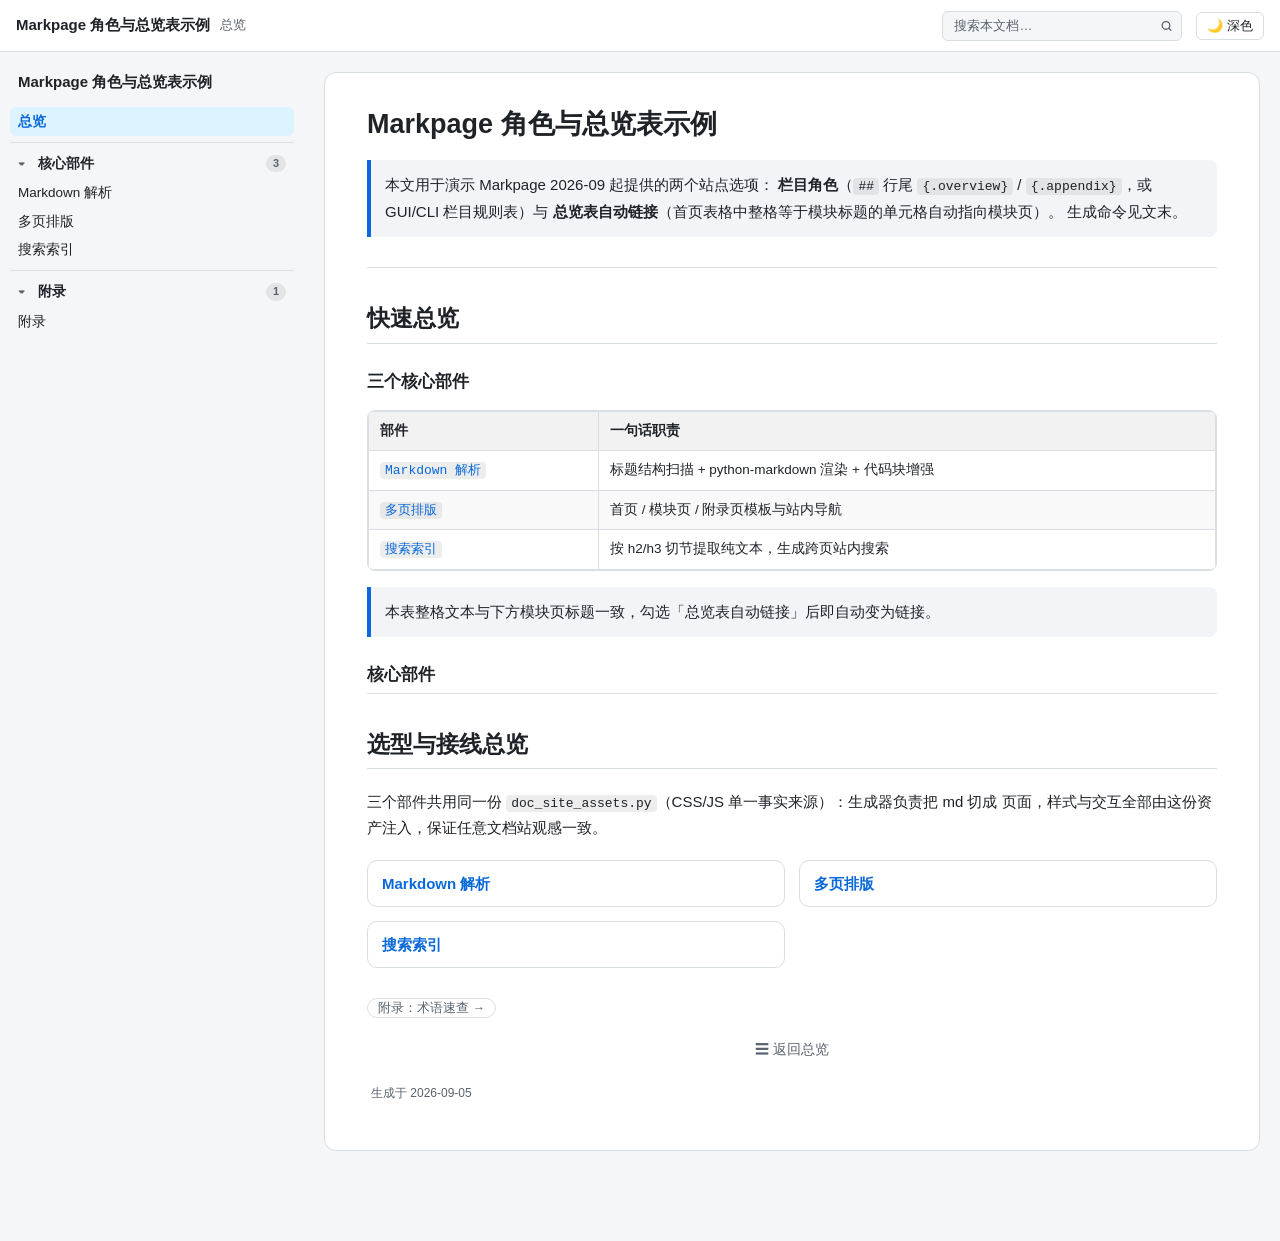
==== docs/roles-demo_site/index.html @ bd37d88c "feat(v1): 栏目角色(.overview/.appendix) + 总览表自动链接 + 宿主站收敛引擎直驱 - md_site_builder: ## 标题行尾 {.overview}/{.a" ====
<!DOCTYPE html>
<html lang="zh-CN">
<head>
<meta charset="utf-8"><meta name="viewport" content="width=device-width,initial-scale=1">
<meta name="generator" content="MicrobialNet Story">
<title>Markpage 角色与总览表示例 · Markpage 角色与总览表示例</title>
<style>
:root{
  --bg:#f5f6f8; --panel:#ffffff; --ink:#1f2328; --muted:#59636e; --line:#d8dee4;
  --thumb:#c3cad3; --thumb-hover:#98a2ae;
  --accent:#0969da; --accent-soft:#ddf4ff; --quote:#f2f4f7; --code-bg:#0d1117; --code-ink:#e6edf3;
}
@media (prefers-color-scheme: dark){
  :root:not([data-theme=light]){
    --bg:#0d1117; --panel:#161b22; --ink:#e6edf3; --muted:#9198a1; --line:#30363d;
    --thumb:#3d444d; --thumb-hover:#565d66;
    --accent:#4493f8; --accent-soft:#1f2d3d; --quote:#11161c;
  }
}
html[data-theme=dark]{ --bg:#0d1117; --panel:#161b22; --ink:#e6edf3; --muted:#9198a1; --line:#30363d;
  --thumb:#3d444d; --thumb-hover:#565d66;
  --accent:#4493f8; --accent-soft:#1f2d3d; --quote:#11161c; }
html[data-theme=light]{ --bg:#f5f6f8; --panel:#ffffff; --ink:#1f2328; --muted:#59636e; --line:#d8dee4;
  --thumb:#c3cad3; --thumb-hover:#98a2ae;
  --accent:#0969da; --accent-soft:#ddf4ff; --quote:#f2f4f7; }
*{box-sizing:border-box}
/* 滚动条：跟随主题变量（浅/深自动匹配） */
html{scrollbar-width:thin;scrollbar-color:var(--thumb) var(--bg)}
*::-webkit-scrollbar{width:11px;height:11px}
*::-webkit-scrollbar-track{background:var(--bg)}
*::-webkit-scrollbar-thumb{background:var(--thumb);border-radius:6px;border:2px solid var(--bg)}
*::-webkit-scrollbar-thumb:hover{background:var(--thumb-hover)}
*::-webkit-scrollbar-corner{background:var(--bg)}
html{scroll-behavior:smooth}
body{margin:0;background:var(--bg);color:var(--ink);
  font:15px/1.75 -apple-system,BlinkMacSystemFont,"Segoe UI","PingFang SC","Hiragino Sans GB","Microsoft YaHei",sans-serif;}
a{color:var(--accent);text-decoration:none}
a:hover{text-decoration:underline}
.topbar{position:sticky;top:0;z-index:70;display:flex;align-items:center;gap:10px;height:52px;padding:0 16px;
  background:var(--panel);border-bottom:1px solid var(--line)}
.topbar .brand{font-weight:600;white-space:nowrap;overflow:hidden;text-overflow:ellipsis;font-size:15px}
.topbar .spacer{flex:1}
.topbar button{cursor:pointer;border:1px solid var(--line);background:var(--panel);color:var(--ink);
  border-radius:6px;padding:4px 10px;font-size:13px;white-space:nowrap}
.topbar button:hover{border-color:var(--accent)}
#tocBtn{display:none}

/* 布局：左目录 + 正文 */
.layout{display:flex;align-items:flex-start;max-width:1580px;margin:0 auto}
#toc{position:sticky;top:52px;height:calc(100vh - 52px);overflow:auto;flex:0 0 304px;width:304px;
  padding:10px 10px 60px;font-size:13.5px;scrollbar-width:thin}
#toc ul{list-style:none;margin:0;padding:0}
#toc .toc-home{margin:4px 0 10px}
.toc-home-link{display:block;font-weight:700;font-size:15px;padding:4px 8px;color:var(--ink)}
.toc-home-link:hover{background:var(--accent-soft);border-radius:6px;text-decoration:none}
#toc a{display:block;padding:2.5px 8px;border-radius:6px;color:var(--ink)}
#toc a:hover{background:var(--accent-soft);text-decoration:none}
#toc a.active{background:var(--accent-soft);color:var(--accent);font-weight:600}
a.toc-top{font-weight:700;margin-bottom:6px}
.toc-group{border-top:1px solid var(--line);padding-top:6px;margin-top:6px}
.toc-group summary{cursor:pointer;list-style:none;display:flex;align-items:center;gap:6px;
  font-weight:600;padding:3px 8px;border-radius:6px;user-select:none;color:var(--ink)}
.toc-group summary::-webkit-details-marker{display:none}
.toc-group summary::before{content:"▸";color:var(--muted);width:14px;transition:transform .15s}
.toc-group[open] summary::before{content:"▾"}
.toc-group summary:hover{background:rgba(128,128,128,.1)}
.toc-group .cnt{margin-left:auto;color:var(--muted);font-size:11px;background:rgba(128,128,128,.15);
  border-radius:10px;padding:0 7px;line-height:1.6}
.toc-group ul{margin:4px 0 8px}
.toc-group li{margin:0}
#tocBackdrop{display:none}

main{flex:1;min-width:0;padding:20px 20px 90px}
article{background:var(--panel);border:1px solid var(--line);border-radius:12px;
  padding:28px 42px 46px;max-width:1030px;margin:0 auto}
h1,h2,h3,h4{line-height:1.4;scroll-margin-top:70px}
h1{font-size:27px;margin:.2em 0 .6em}
h1.part-title{font-size:21px;color:var(--muted);margin:38px 0 4px}
h2{font-size:23px;margin-top:34px;padding-bottom:8px;border-bottom:1px solid var(--line)}
h3{font-size:17px;margin-top:26px}
h2>a.anchor,h3>a.anchor{opacity:0;margin-left:6px;color:var(--muted);font-size:.8em;text-decoration:none}
h2:hover>a.anchor,h3:hover>a.anchor{opacity:1}
p{word-break:break-word}
code{font-family:ui-monospace,SFMono-Regular,Consolas,"Courier New",monospace;font-size:13px;
  background:rgba(128,128,128,.14);border-radius:4px;padding:1px 5px}
pre{background:var(--code-bg);border-radius:8px;padding:14px 16px;overflow:auto;line-height:1.6}
pre code{background:none;padding:0;color:var(--code-ink);font-size:12.8px;white-space:pre}
pre { line-height: 125%; }
td.linenos .normal { color: inherit; background-color: transparent; padding-left: 5px; padding-right: 5px; }
span.linenos { color: inherit; background-color: transparent; padding-left: 5px; padding-right: 5px; }
td.linenos .special { color: #000000; background-color: #ffffc0; padding-left: 5px; padding-right: 5px; }
span.linenos.special { color: #000000; background-color: #ffffc0; padding-left: 5px; padding-right: 5px; }
blockquote{margin:14px 0;padding:8px 14px;border-left:4px solid var(--accent);background:var(--quote);
  border-radius:0 8px 8px 0}
blockquote p{margin:4px 0}
hr{border:none;border-top:1px solid var(--line);margin:30px 0}
.tbl-wrap{overflow-x:auto;margin:16px 0;border:1px solid var(--line);border-radius:8px}
table{border-collapse:collapse;width:100%;font-size:13.5px}
th,td{border:1px solid var(--line);padding:7px 11px;text-align:left;vertical-align:top}
th{background:rgba(128,128,128,.1);font-weight:600;white-space:nowrap}
tr:nth-child(2n) td{background:rgba(128,128,128,.05)}
p.api-meta{font-family:ui-monospace,SFMono-Regular,Consolas,monospace;font-size:12.5px;color:var(--muted);
  background:var(--quote);border:1px solid var(--line);border-radius:6px;padding:8px 12px;margin:14px 0}
ul,ol{padding-left:26px}
li{margin:3px 0}

/* index 目录卡片 */
.dir-grid{display:grid;grid-template-columns:repeat(auto-fill,minmax(280px,1fr));gap:14px;margin:18px 0 8px}
.dir-card{border:1px solid var(--line);border-radius:10px;padding:12px 14px;background:var(--panel);display:block}
.dir-card:hover{border-color:var(--accent)}
.dir-card h4{margin:0;font-size:15px}
.part-block{margin:26px 0}
.part-block>h3{color:var(--ink);border-bottom:1px solid var(--line);padding-bottom:6px;margin-bottom:2px}
.part-intro{color:var(--muted)}
.chips{display:flex;flex-wrap:wrap;gap:6px;margin:6px 0 4px}
.chip{border:1px solid var(--line);border-radius:20px;padding:2px 10px;font-size:12.5px;color:var(--muted);background:var(--panel)}
.chip:hover{color:var(--accent);border-color:var(--accent);text-decoration:none}
.pager{display:flex;justify-content:space-between;gap:10px;margin:18px 4px 0;font-size:13.5px}
.pager a{color:var(--muted)}
.foot{color:var(--muted);font-size:12px;margin:22px 4px 0}

@media (max-width:1100px){
  #tocBtn{display:inline-block}
  #toc{position:fixed;top:52px;left:0;bottom:0;z-index:80;background:var(--panel);border-right:1px solid var(--line);
    box-shadow:2px 0 14px rgba(0,0,0,.18);transform:translateX(-105%);transition:transform .22s ease;height:auto;width:300px}
  body.toc-open #toc{transform:none}
  #tocBackdrop{position:fixed;inset:52px 0 0 0;background:rgba(0,0,0,.35);z-index:75}
  body.toc-open #tocBackdrop{display:block}
  main{padding:14px 10px 70px}
  article{padding:20px 18px 36px}
}

/* ---------- 顶栏搜索 ---------- */
.search{position:relative;margin:0 4px 0 6px}
.search input{width:240px;max-width:44vw;padding:5px 30px 5px 11px;border:1px solid var(--line);
  background:var(--bg);color:var(--ink);border-radius:6px;font-size:13px;outline:none;height:30px;
  transition:border-color .12s}
.search input::placeholder{color:var(--muted)}
.search input:focus{border-color:var(--accent)}
.search .s-ico{position:absolute;right:9px;top:50%;transform:translateY(-50%);color:var(--muted);
  pointer-events:none;display:flex}
.s-panel{display:none;position:absolute;right:0;top:calc(100% + 7px);width:430px;max-width:94vw;
  max-height:min(66vh,560px);overflow:auto;background:var(--panel);border:1px solid var(--line);
  border-radius:10px;box-shadow:0 12px 32px rgba(0,0,0,.18);z-index:200;font-size:13px;text-align:left}
.s-panel .s-head{padding:7px 12px;color:var(--muted);border-bottom:1px solid var(--line);font-size:12px;
  position:sticky;top:0;background:var(--panel);z-index:1}
.s-panel .s-empty{padding:18px 12px;color:var(--muted);text-align:center}
.s-item{padding:8px 12px;cursor:pointer;border-bottom:1px solid rgba(128,128,128,.09)}
.s-item:last-child{border-bottom:none}
.s-item.cur{background:var(--accent-soft)}
.s-item .s-t{font-weight:600;color:var(--ink);display:flex;gap:5px;align-items:baseline;flex-wrap:wrap}
.s-item .s-g{color:var(--muted);font-size:11px;font-weight:400}
.s-item .s-h{color:var(--accent);font-size:12px;font-weight:500}
.s-item .s-x{color:var(--muted);margin-top:2px;line-height:1.55;overflow:hidden;
  display:-webkit-box;-webkit-line-clamp:2;-webkit-box-orient:vertical;word-break:break-word}
mark{background:rgba(255,199,60,.42);color:inherit;border-radius:3px;padding:0 1px}
html[data-theme=dark] mark{background:rgba(214,158,46,.34);color:#ffd97a}
@media (max-width:900px){ .topbar .crumb{display:none} .search input{width:34vw} }

/* ---- 图片 / 视频资源 ---- */
article img{max-width:100%;height:auto;border-radius:6px;cursor:zoom-in}
article video{max-width:100%;height:auto;display:block;margin:8px 0;border-radius:6px;background:#000}
.lb-mask{position:fixed;inset:0;z-index:300;background:rgba(0,0,0,.82);display:flex;align-items:center;justify-content:center;padding:20px}
.lb-mask img{max-width:94vw;max-height:88vh;cursor:zoom-out;border-radius:8px;box-shadow:0 10px 44px rgba(0,0,0,.55)}
.lb-mask .lb-cap{position:fixed;left:0;right:0;bottom:12px;text-align:center;color:#e6e6e6;font-size:12.5px;pointer-events:none;padding:0 12px}
.lb-mask .lb-close{position:fixed;top:14px;right:18px;width:34px;height:34px;border-radius:50%;border:1px solid rgba(255,255,255,.35);background:rgba(255,255,255,.12);color:#fff;font-size:15px;line-height:1;cursor:pointer;display:flex;align-items:center;justify-content:center}
.lb-mask .lb-close:hover{background:rgba(255,255,255,.25)}






/* 代码块主题：浅色=friendly / 深色=monokai（含显式开关与系统深色两种深色态） */
/* 0) 代码面板变量：默认浅色；系统深色 / html[data-theme=dark] 翻转为深色 */
:root{ --code-bg:#f6f8fa; --code-ink:#1f2328; }
@media (prefers-color-scheme: dark){ :root:not([data-theme=light]){ --code-bg:#0d1117; --code-ink:#e6edf3; } }
html[data-theme=dark]{ --code-bg:#0d1117; --code-ink:#e6edf3; }
html[data-theme=light]{ --code-bg:#f6f8fa; --code-ink:#1f2328; }
/* 1) 浅色基座（无属性/OS浅色/显式浅色 共用；--code-bg 由主题变量决定） */
.hl { background: var(--code-bg); color: var(--code-ink); }
pre { line-height: 125%; }
.hl .hll { background-color: #ffffcc }
.hl .c { color: #60A0B0; font-style: italic }
.hl .err { border: 1px solid #F00 }
.hl .k { color: #007020; font-weight: bold }
.hl .o { color: #666 }
.hl .ch { color: #60A0B0; font-style: italic }
.hl .cm { color: #60A0B0; font-style: italic }
.hl .cp { color: #007020 }
.hl .cpf { color: #60A0B0; font-style: italic }
.hl .c1 { color: #60A0B0; font-style: italic }
.hl .cs { color: #60A0B0; background-color: #FFF0F0 }
.hl .gd { color: #A00000 }
.hl .ge { font-style: italic }
.hl .ges { font-weight: bold; font-style: italic }
.hl .gr { color: #F00 }
.hl .gh { color: #000080; font-weight: bold }
.hl .gi { color: #00A000 }
.hl .go { color: #888 }
.hl .gp { color: #C65D09; font-weight: bold }
.hl .gs { font-weight: bold }
.hl .gu { color: #800080; font-weight: bold }
.hl .gt { color: #04D }
.hl .kc { color: #007020; font-weight: bold }
.hl .kd { color: #007020; font-weight: bold }
.hl .kn { color: #007020; font-weight: bold }
.hl .kp { color: #007020 }
.hl .kr { color: #007020; font-weight: bold }
.hl .kt { color: #902000 }
.hl .m { color: #40A070 }
.hl .s { color: #4070A0 }
.hl .na { color: #4070A0 }
.hl .nb { color: #007020 }
.hl .nc { color: #0E84B5; font-weight: bold }
.hl .no { color: #60ADD5 }
.hl .nd { color: #555; font-weight: bold }
.hl .ni { color: #D55537; font-weight: bold }
.hl .ne { color: #007020 }
.hl .nf { color: #06287E }
.hl .nl { color: #002070; font-weight: bold }
.hl .nn { color: #0E84B5; font-weight: bold }
.hl .nt { color: #062873; font-weight: bold }
.hl .nv { color: #BB60D5 }
.hl .ow { color: #007020; font-weight: bold }
.hl .w { color: #BBB }
.hl .mb { color: #40A070 }
.hl .mf { color: #40A070 }
.hl .mh { color: #40A070 }
.hl .mi { color: #40A070 }
.hl .mo { color: #40A070 }
.hl .sa { color: #4070A0 }
.hl .sb { color: #4070A0 }
.hl .sc { color: #4070A0 }
.hl .dl { color: #4070A0 }
.hl .sd { color: #4070A0; font-style: italic }
.hl .s2 { color: #4070A0 }
.hl .se { color: #4070A0; font-weight: bold }
.hl .sh { color: #4070A0 }
.hl .si { color: #70A0D0; font-style: italic }
.hl .sx { color: #C65D09 }
.hl .sr { color: #235388 }
.hl .s1 { color: #4070A0 }
.hl .ss { color: #517918 }
.hl .bp { color: #007020 }
.hl .fm { color: #06287E }
.hl .vc { color: #BB60D5 }
.hl .vg { color: #BB60D5 }
.hl .vi { color: #BB60D5 }
.hl .vm { color: #BB60D5 }
.hl .il { color: #40A070 }
/* 2) 深色 monokai —— html[data-theme=dark]（显式切到深色时命中） */
html[data-theme=dark] .hl { background: #272822; color: #F8F8F2; }
pre { line-height: 125%; }
html[data-theme=dark] .hl .hll { background-color: #49483e }
html[data-theme=dark] .hl .c { color: #959077 }
html[data-theme=dark] .hl .err { color: #ED007E; background-color: #1E0010 }
html[data-theme=dark] .hl .esc { color: #F8F8F2 }
html[data-theme=dark] .hl .g { color: #F8F8F2 }
html[data-theme=dark] .hl .k { color: #66D9EF }
html[data-theme=dark] .hl .l { color: #AE81FF }
html[data-theme=dark] .hl .n { color: #F8F8F2 }
html[data-theme=dark] .hl .o { color: #FF4689 }
html[data-theme=dark] .hl .x { color: #F8F8F2 }
html[data-theme=dark] .hl .p { color: #F8F8F2 }
html[data-theme=dark] .hl .ch { color: #959077 }
html[data-theme=dark] .hl .cm { color: #959077 }
html[data-theme=dark] .hl .cp { color: #959077 }
html[data-theme=dark] .hl .cpf { color: #959077 }
html[data-theme=dark] .hl .c1 { color: #959077 }
html[data-theme=dark] .hl .cs { color: #959077 }
html[data-theme=dark] .hl .gd { color: #FF4689 }
html[data-theme=dark] .hl .ge { color: #F8F8F2; font-style: italic }
html[data-theme=dark] .hl .ges { color: #F8F8F2; font-weight: bold; font-style: italic }
html[data-theme=dark] .hl .gr { color: #F8F8F2 }
html[data-theme=dark] .hl .gh { color: #F8F8F2 }
html[data-theme=dark] .hl .gi { color: #A6E22E }
html[data-theme=dark] .hl .go { color: #66D9EF }
html[data-theme=dark] .hl .gp { color: #FF4689; font-weight: bold }
html[data-theme=dark] .hl .gs { color: #F8F8F2; font-weight: bold }
html[data-theme=dark] .hl .gu { color: #959077 }
html[data-theme=dark] .hl .gt { color: #F8F8F2 }
html[data-theme=dark] .hl .kc { color: #66D9EF }
html[data-theme=dark] .hl .kd { color: #66D9EF }
html[data-theme=dark] .hl .kn { color: #FF4689 }
html[data-theme=dark] .hl .kp { color: #66D9EF }
html[data-theme=dark] .hl .kr { color: #66D9EF }
html[data-theme=dark] .hl .kt { color: #66D9EF }
html[data-theme=dark] .hl .ld { color: #E6DB74 }
html[data-theme=dark] .hl .m { color: #AE81FF }
html[data-theme=dark] .hl .s { color: #E6DB74 }
html[data-theme=dark] .hl .na { color: #A6E22E }
html[data-theme=dark] .hl .nb { color: #F8F8F2 }
html[data-theme=dark] .hl .nc { color: #A6E22E }
html[data-theme=dark] .hl .no { color: #66D9EF }
html[data-theme=dark] .hl .nd { color: #A6E22E }
html[data-theme=dark] .hl .ni { color: #F8F8F2 }
html[data-theme=dark] .hl .ne { color: #A6E22E }
html[data-theme=dark] .hl .nf { color: #A6E22E }
html[data-theme=dark] .hl .nl { color: #F8F8F2 }
html[data-theme=dark] .hl .nn { color: #F8F8F2 }
html[data-theme=dark] .hl .nx { color: #A6E22E }
html[data-theme=dark] .hl .py { color: #F8F8F2 }
html[data-theme=dark] .hl .nt { color: #FF4689 }
html[data-theme=dark] .hl .nv { color: #F8F8F2 }
html[data-theme=dark] .hl .ow { color: #FF4689 }
html[data-theme=dark] .hl .pm { color: #F8F8F2 }
html[data-theme=dark] .hl .w { color: #F8F8F2 }
html[data-theme=dark] .hl .mb { color: #AE81FF }
html[data-theme=dark] .hl .mf { color: #AE81FF }
html[data-theme=dark] .hl .mh { color: #AE81FF }
html[data-theme=dark] .hl .mi { color: #AE81FF }
html[data-theme=dark] .hl .mo { color: #AE81FF }
html[data-theme=dark] .hl .sa { color: #E6DB74 }
html[data-theme=dark] .hl .sb { color: #E6DB74 }
html[data-theme=dark] .hl .sc { color: #E6DB74 }
html[data-theme=dark] .hl .dl { color: #E6DB74 }
html[data-theme=dark] .hl .sd { color: #E6DB74 }
html[data-theme=dark] .hl .s2 { color: #E6DB74 }
html[data-theme=dark] .hl .se { color: #AE81FF }
html[data-theme=dark] .hl .sh { color: #E6DB74 }
html[data-theme=dark] .hl .si { color: #E6DB74 }
html[data-theme=dark] .hl .sx { color: #E6DB74 }
html[data-theme=dark] .hl .sr { color: #E6DB74 }
html[data-theme=dark] .hl .s1 { color: #E6DB74 }
html[data-theme=dark] .hl .ss { color: #E6DB74 }
html[data-theme=dark] .hl .bp { color: #F8F8F2 }
html[data-theme=dark] .hl .fm { color: #A6E22E }
html[data-theme=dark] .hl .vc { color: #F8F8F2 }
html[data-theme=dark] .hl .vg { color: #F8F8F2 }
html[data-theme=dark] .hl .vi { color: #F8F8F2 }
html[data-theme=dark] .hl .vm { color: #F8F8F2 }
html[data-theme=dark] .hl .il { color: #AE81FF }
/* 3) 深色 monokai —— 系统深色且未显式浅色（:root:not([data-theme=light])，供首次访问） */
@media (prefers-color-scheme: dark){
:root:not([data-theme=light]) .hl { background: #272822; color: #F8F8F2; }
pre { line-height: 125%; }
:root:not([data-theme=light]) .hl .hll { background-color: #49483e }
:root:not([data-theme=light]) .hl .c { color: #959077 }
:root:not([data-theme=light]) .hl .err { color: #ED007E; background-color: #1E0010 }
:root:not([data-theme=light]) .hl .esc { color: #F8F8F2 }
:root:not([data-theme=light]) .hl .g { color: #F8F8F2 }
:root:not([data-theme=light]) .hl .k { color: #66D9EF }
:root:not([data-theme=light]) .hl .l { color: #AE81FF }
:root:not([data-theme=light]) .hl .n { color: #F8F8F2 }
:root:not([data-theme=light]) .hl .o { color: #FF4689 }
:root:not([data-theme=light]) .hl .x { color: #F8F8F2 }
:root:not([data-theme=light]) .hl .p { color: #F8F8F2 }
:root:not([data-theme=light]) .hl .ch { color: #959077 }
:root:not([data-theme=light]) .hl .cm { color: #959077 }
:root:not([data-theme=light]) .hl .cp { color: #959077 }
:root:not([data-theme=light]) .hl .cpf { color: #959077 }
:root:not([data-theme=light]) .hl .c1 { color: #959077 }
:root:not([data-theme=light]) .hl .cs { color: #959077 }
:root:not([data-theme=light]) .hl .gd { color: #FF4689 }
:root:not([data-theme=light]) .hl .ge { color: #F8F8F2; font-style: italic }
:root:not([data-theme=light]) .hl .ges { color: #F8F8F2; font-weight: bold; font-style: italic }
:root:not([data-theme=light]) .hl .gr { color: #F8F8F2 }
:root:not([data-theme=light]) .hl .gh { color: #F8F8F2 }
:root:not([data-theme=light]) .hl .gi { color: #A6E22E }
:root:not([data-theme=light]) .hl .go { color: #66D9EF }
:root:not([data-theme=light]) .hl .gp { color: #FF4689; font-weight: bold }
:root:not([data-theme=light]) .hl .gs { color: #F8F8F2; font-weight: bold }
:root:not([data-theme=light]) .hl .gu { color: #959077 }
:root:not([data-theme=light]) .hl .gt { color: #F8F8F2 }
:root:not([data-theme=light]) .hl .kc { color: #66D9EF }
:root:not([data-theme=light]) .hl .kd { color: #66D9EF }
:root:not([data-theme=light]) .hl .kn { color: #FF4689 }
:root:not([data-theme=light]) .hl .kp { color: #66D9EF }
:root:not([data-theme=light]) .hl .kr { color: #66D9EF }
:root:not([data-theme=light]) .hl .kt { color: #66D9EF }
:root:not([data-theme=light]) .hl .ld { color: #E6DB74 }
:root:not([data-theme=light]) .hl .m { color: #AE81FF }
:root:not([data-theme=light]) .hl .s { color: #E6DB74 }
:root:not([data-theme=light]) .hl .na { color: #A6E22E }
:root:not([data-theme=light]) .hl .nb { color: #F8F8F2 }
:root:not([data-theme=light]) .hl .nc { color: #A6E22E }
:root:not([data-theme=light]) .hl .no { color: #66D9EF }
:root:not([data-theme=light]) .hl .nd { color: #A6E22E }
:root:not([data-theme=light]) .hl .ni { color: #F8F8F2 }
:root:not([data-theme=light]) .hl .ne { color: #A6E22E }
:root:not([data-theme=light]) .hl .nf { color: #A6E22E }
:root:not([data-theme=light]) .hl .nl { color: #F8F8F2 }
:root:not([data-theme=light]) .hl .nn { color: #F8F8F2 }
:root:not([data-theme=light]) .hl .nx { color: #A6E22E }
:root:not([data-theme=light]) .hl .py { color: #F8F8F2 }
:root:not([data-theme=light]) .hl .nt { color: #FF4689 }
:root:not([data-theme=light]) .hl .nv { color: #F8F8F2 }
:root:not([data-theme=light]) .hl .ow { color: #FF4689 }
:root:not([data-theme=light]) .hl .pm { color: #F8F8F2 }
:root:not([data-theme=light]) .hl .w { color: #F8F8F2 }
:root:not([data-theme=light]) .hl .mb { color: #AE81FF }
:root:not([data-theme=light]) .hl .mf { color: #AE81FF }
:root:not([data-theme=light]) .hl .mh { color: #AE81FF }
:root:not([data-theme=light]) .hl .mi { color: #AE81FF }
:root:not([data-theme=light]) .hl .mo { color: #AE81FF }
:root:not([data-theme=light]) .hl .sa { color: #E6DB74 }
:root:not([data-theme=light]) .hl .sb { color: #E6DB74 }
:root:not([data-theme=light]) .hl .sc { color: #E6DB74 }
:root:not([data-theme=light]) .hl .dl { color: #E6DB74 }
:root:not([data-theme=light]) .hl .sd { color: #E6DB74 }
:root:not([data-theme=light]) .hl .s2 { color: #E6DB74 }
:root:not([data-theme=light]) .hl .se { color: #AE81FF }
:root:not([data-theme=light]) .hl .sh { color: #E6DB74 }
:root:not([data-theme=light]) .hl .si { color: #E6DB74 }
:root:not([data-theme=light]) .hl .sx { color: #E6DB74 }
:root:not([data-theme=light]) .hl .sr { color: #E6DB74 }
:root:not([data-theme=light]) .hl .s1 { color: #E6DB74 }
:root:not([data-theme=light]) .hl .ss { color: #E6DB74 }
:root:not([data-theme=light]) .hl .bp { color: #F8F8F2 }
:root:not([data-theme=light]) .hl .fm { color: #A6E22E }
:root:not([data-theme=light]) .hl .vc { color: #F8F8F2 }
:root:not([data-theme=light]) .hl .vg { color: #F8F8F2 }
:root:not([data-theme=light]) .hl .vi { color: #F8F8F2 }
:root:not([data-theme=light]) .hl .vm { color: #F8F8F2 }
:root:not([data-theme=light]) .hl .il { color: #AE81FF }
}
/* ===== 代码块增强：行号列 + 语言标签（由 decorate_code_blocks 生成的 DOM）===== */
.hl{position:relative}
.hl-scroll{display:flex;align-items:stretch;overflow-x:auto;border-radius:8px;background:var(--code-bg)}
.hl-scroll>pre{background:var(--code-bg);border-radius:0;margin:0;overflow:visible;border:0}
.hl-scroll>pre:not(.hl-gutter){flex:1 1 auto;padding:14px 16px}
.hl-gutter{flex:0 0 auto;position:sticky;left:0;z-index:1;min-width:3.2em;padding:14px 10px 14px 14px;margin:0;text-align:right;color:var(--muted);background:var(--code-bg);border-right:1px solid var(--line);user-select:none;cursor:default;font-family:Consolas,Menlo,monospace;font-size:12.8px;line-height:1.6}
.hl-lang-badge{position:absolute;top:7px;right:10px;z-index:2;padding:0 9px;border-radius:99px;font:600 11px/1.9 Consolas,Menlo,monospace;letter-spacing:.5px;color:var(--muted);background:rgba(127,127,127,.14);background:color-mix(in srgb,var(--ink) 9%,transparent);border:1px solid var(--line);pointer-events:none}

/* ===== 代码块右上角操作区（语言徽章 + 复制按钮）===== */
.hl-actions{position:absolute;top:8px;right:8px;z-index:3;display:flex;align-items:center;gap:6px;pointer-events:none}
.hl-actions>*{pointer-events:auto}
.hl-actions .hl-lang-badge{position:static;top:auto;right:auto}
.hl-copy{appearance:none;border:1px solid var(--line);background:rgba(127,127,127,.14);background:color-mix(in srgb,var(--ink) 9%,transparent);color:var(--muted);font:500 11px/1.9 system-ui,-apple-system,"Segoe UI",sans-serif;padding:0 9px;border-radius:99px;cursor:pointer;transition:color .12s,border-color .12s}
.hl-copy:hover{color:var(--ink);border-color:var(--muted)}
.hl-copy:active{transform:translateY(1px)}
</style>
<script src="search-index.js"></script></head>
<body>
<div class="topbar">
  <span class="brand"><a href="index.html" style="color:var(--ink)">Markpage 角色与总览表示例</a></span>
  <span class="crumb" style="color:var(--muted);font-size:13px;overflow:hidden;text-overflow:ellipsis;white-space:nowrap">总览</span>
  <span class="spacer"></span>
  <div class="search" id="searchBox">
    <input id="searchInput" type="text" placeholder="搜索本文档…" autocomplete="off" spellcheck="false" aria-label="站内搜索">
    <svg class="s-ico" width="13" height="13" viewBox="0 0 24 24" fill="none" stroke="currentColor" stroke-width="2.4" stroke-linecap="round"><circle cx="11" cy="11" r="7"/><path d="m20 20-3.5-3.5"/></svg>
    <div class="s-panel" id="searchPanel"></div>
  </div>
  <button id="tocBtn">☰ 目录</button>
  <button id="themeBtn">🌙 深色</button>
</div>
<div class="layout">
<nav id="toc" aria-label="目录"><div class="toc-home"><a class="toc-home-link" href="index.html">Markpage 角色与总览表示例</a></div><a class="toc-link toc-top active" href="index.html">总览</a><details class="toc-group" data-i="0"><summary>核心部件<span class="cnt">3</span></summary><ul><li><a class="toc-link" href="markdown-解析.html">Markdown 解析</a></li><li><a class="toc-link" href="多页排版.html">多页排版</a></li><li><a class="toc-link" href="搜索索引.html">搜索索引</a></li></ul></details><details class="toc-group" data-i="1"><summary>附录<span class="cnt">1</span></summary><ul><li><a class="toc-link" href="appendix.html">附录</a></li></ul></details><div class="toc-foot"></div></nav><div id="tocBackdrop"></div>
<main><article>

<h1>Markpage 角色与总览表示例</h1><blockquote>
<p>本文用于演示 Markpage 2026-09 起提供的两个站点选项：
<strong>栏目角色</strong>（<code>##</code> 行尾 <code>{.overview}</code> / <code>{.appendix}</code>，或 GUI/CLI 栏目规则表）与
<strong>总览表自动链接</strong>（首页表格中整格等于模块标题的单元格自动指向模块页）。
生成命令见文末。</p>
</blockquote>
<hr />
<h2 id="快速总览">快速总览</h2>
<h3 id="三个核心部件">三个核心部件</h3>
<div class="tbl-wrap"><table>
<thead>
<tr>
<th>部件</th>
<th>一句话职责</th>
</tr>
</thead>
<tbody>
<tr>
<td><a href="markdown-解析.html"><code>Markdown 解析</code></a></td>
<td>标题结构扫描 + python-markdown 渲染 + 代码块增强</td>
</tr>
<tr>
<td><a href="多页排版.html"><code>多页排版</code></a></td>
<td>首页 / 模块页 / 附录页模板与站内导航</td>
</tr>
<tr>
<td><a href="搜索索引.html"><code>搜索索引</code></a></td>
<td>按 h2/h3 切节提取纯文本，生成跨页站内搜索</td>
</tr>
</tbody>
</table></div>
<blockquote>
<p>本表整格文本与下方模块页标题一致，勾选「总览表自动链接」后即自动变为链接。</p>
</blockquote><div class="part-block"><h3>核心部件</h3><h2 id="选型与接线总览">选型与接线总览</h2>
<p>三个部件共用同一份 <code>doc_site_assets.py</code>（CSS/JS 单一事实来源）：生成器负责把 md 切成
页面，样式与交互全部由这份资产注入，保证任意文档站观感一致。</p><div class="dir-grid"><a class="dir-card" href="markdown-解析.html"><h4>Markdown 解析</h4></a><a class="dir-card" href="多页排版.html"><h4>多页排版</h4></a><a class="dir-card" href="搜索索引.html"><h4>搜索索引</h4></a></div></div><p style="margin-top:26px"><a class="chip" href="appendix.html">附录：术语速查 →</a></p>
<nav class="pager"><span><span></span></span><span style="flex:1;text-align:center"><a href="index.html">☰ 返回总览</a></span><span><span></span></span></nav>
<p class="foot">生成于 2026-09-05</p>
</article></main>
</div>
<script>
(function(){
  var root=document.documentElement;
  // 主题
  var btn=document.getElementById('themeBtn');
  var saved=null; try{ saved=localStorage.getItem('doc-theme'); }catch(e){}
  if(saved==='light'||saved==='dark') root.dataset.theme=saved;
  function refresh(){ if(btn) btn.textContent=(root.dataset.theme==='dark')?'☀ 浅色':'🌙 深色'; }
  if(btn){ btn.addEventListener('click',function(){
    var cur=(root.dataset.theme==='dark')?'light':'dark';
    root.dataset.theme=cur; try{ localStorage.setItem('doc-theme',cur); }catch(e){}
    refresh();
  }); }
  refresh();
  // 目录分类抽屉：展开状态记忆
  var groups=[].slice.call(document.querySelectorAll('.toc-group'));
  var store=null; try{ store=JSON.parse(localStorage.getItem('doc-toc-open')||'null'); }catch(e){}
  if(store && Array.isArray(store)){
    groups.forEach(function(d,i){ d.open = store.indexOf(i)>=0 || d.open; });
  } else {
    // 首次访问默认全展开，便于看到完整目录
    groups.forEach(function(d){ d.open=true; });
  }
  groups.forEach(function(d,i){
    d.addEventListener('toggle',function(){
      var arr=groups.filter(function(x){return x.open;}).map(function(x){return groups.indexOf(x);});
      try{ localStorage.setItem('doc-toc-open', JSON.stringify(arr)); }catch(e){}
    });
  });
  // 当前页目录项尽量可见
  var cur=document.querySelector('#toc a.active');
  if(cur) setTimeout(function(){ cur.scrollIntoView({block:'nearest'}); },50);
  // 窄屏抽屉
  var tocBtn=document.getElementById('tocBtn');
  var backdrop=document.getElementById('tocBackdrop');
  function closeToc(){ document.body.classList.remove('toc-open'); }
  if(tocBtn){ tocBtn.addEventListener('click',function(){ document.body.classList.toggle('toc-open'); }); }
  if(backdrop) backdrop.addEventListener('click',closeToc);
  document.addEventListener('keydown',function(e){ if(e.key==='Escape') closeToc(); });
  // 抽屉内点链接后自动收起（移动端）
  document.querySelectorAll('#toc a').forEach(function(a){
    a.addEventListener('click',function(){ if(window.innerWidth<=1100) closeToc(); });
  });
})();
// ============ 跨页搜索（search-index.js 提供 window.SEARCH_INDEX） ============
(function(){
  var input=document.getElementById('searchInput');
  var panel=document.getElementById('searchPanel');
  var box=document.getElementById('searchBox');
  var IDX=(typeof window.SEARCH_INDEX!=='undefined'&&window.SEARCH_INDEX)?window.SEARCH_INDEX:null;
  if(!input||!panel||!box) return;
  if(!IDX){ input.placeholder='搜索索引未加载'; return; }
  var timer=null, cur=-1, nav=[];
  function esc(s){ var d=document.createElement('div'); d.textContent=(s==null?'':s); return d.innerHTML; }
  function closeP(){ panel.style.display='none'; cur=-1; nav=[]; }
  function hl(s,q){
    var terms=q.split(/\s+/).filter(Boolean);
    if(!terms.length) return esc(s);
    var re=new RegExp('('+terms.map(function(t){return t.replace(/[.*+?^${}()|[\]\\]/g,'\\$&');}).join('|')+')','gi');
    return esc(s).replace(re,'<mark>$1</mark>');
  }
  function snip(x,q){
    var low=x.toLowerCase(), terms=q.split(/\s+/), pos=-1;
    for(var i=0;i<terms.length;i++){ var p=low.indexOf(terms[i]); if(p>=0&&(pos<0||p<pos)) pos=p; }
    if(pos<0) pos=0;
    var st=Math.max(0,pos-46), en=Math.min(x.length,pos+88);
    return (st>0?'…':'')+x.slice(st,en)+(en<x.length?'…':'');
  }
  function run(){
    var q=input.value.trim();
    if(!q){ closeP(); return; }
    var terms=q.toLowerCase().split(/\s+/).filter(Boolean);
    var res=[];
    for(var i=0;i<IDX.length;i++){
      var pg=IDX[i], base=(pg.g+' '+(pg.t||'')).toLowerCase();
      for(var j=0;j<pg.a.length;j++){
        var sec=pg.a[j];
        var hay=(pg.g+' '+(pg.t||'')+' '+(sec.h||'')+' '+(sec.x||'')).toLowerCase();
        var ok=true, score=0;
        for(var k=0;k<terms.length;k++){
          var tm=terms[k];
          if(hay.indexOf(tm)<0){ ok=false; break; }
          if((sec.h||'').toLowerCase().indexOf(tm)>=0) score+=2;
          else if(base.indexOf(tm)>=0) score+=1.5;
          score+=1;
        }
        if(ok) res.push({f:pg.f,t:pg.t,g:pg.g,h:sec.h,id:sec.id,x:sec.x,s:score});
      }
    }
    res.sort(function(a,b){ return (b.s-a.s)||(a.f<b.f?-1:1); });
    var seen={}, out=[];
    for(var i=0;i<res.length&&out.length<40;i++){
      var r=res[i]; seen[r.f]=seen[r.f]||0;
      if(seen[r.f]<3){ seen[r.f]++; out.push(r); }
    }
    nav=out; cur=-1;
    if(!out.length){
      panel.innerHTML='<div class="s-empty">未找到与「'+esc(q)+'」匹配的内容，试试其他关键词</div>';
      panel.style.display='block'; return;
    }
    var h='<div class="s-head">'+out.length+' 条结果（跨页命中 '+res.length+' 处）</div>';
    for(var i=0;i<out.length;i++){
      var o=out[i];
      h+='<div class="s-item" data-f="'+esc(o.f)+'" data-id="'+esc(o.id||'')+'">'+
         '<div class="s-t">'+esc(o.t)+'<span class="s-g">'+esc(o.g)+'</span>'+
         (o.h?'<span class="s-h">'+esc(o.h)+'</span>':'')+'</div>'+
         (o.x&&o.x.length?'<div class="s-x">'+hl(snip(o.x,q),q)+'</div>':'')+'</div>';
    }
    panel.innerHTML=h; panel.style.display='block'; panel.scrollTop=0;
  }
  function move(d){
    if(!nav.length) return;
    cur+=d; if(cur<0) cur=nav.length-1; if(cur>=nav.length) cur=0;
    var its=panel.querySelectorAll('.s-item');
    for(var i=0;i<its.length;i++) its[i].classList.toggle('cur',i===cur);
    var el=its[cur]; if(el) el.scrollIntoView({block:'nearest'});
  }
  function jumpTo(r){ if(r) location.href=r.f+(r.id?'#'+r.id:''); }
  input.addEventListener('input',function(){ clearTimeout(timer); timer=setTimeout(run,140); });
  input.addEventListener('focus',function(){ if(input.value.trim()) run(); });
  input.addEventListener('blur',function(){ setTimeout(closeP,170); });
  input.addEventListener('keydown',function(e){
    if(e.key==='ArrowDown'){ e.preventDefault(); move(1); }
    else if(e.key==='ArrowUp'){ e.preventDefault(); move(-1); }
    else if(e.key==='Enter'){ e.preventDefault(); jumpTo(cur>=0&&cur<nav.length?nav[cur]:nav[0]); }
    else if(e.key==='Escape'){ closeP(); }
  });
  panel.addEventListener('mousedown',function(e){
    var t=e.target; while(t&&t!==panel&&!(t.classList&&t.classList.contains('s-item'))) t=t.parentNode;
    if(t&&t!==panel){ e.preventDefault(); jumpTo(nav[Array.prototype.indexOf.call(panel.querySelectorAll('.s-item'),t)]); }
  });
  document.addEventListener('click',function(e){ if(!box.contains(e.target)) closeP(); });
})();

// ---- 图片点击放大（lightbox） ----
(function(){
  var mask=null;
  function closeLb(){ if(mask){ mask.remove(); mask=null; } }
  document.addEventListener('keydown',function(e){ if(e.key==='Escape') closeLb(); });
  document.addEventListener('click',function(e){
    if(mask) return;
    var t=e.target;
    if(!t||t.tagName!=='IMG'||!t.closest||!t.closest('article')) return;
    mask=document.createElement('div'); mask.className='lb-mask';
    var im=document.createElement('img');
    im.src=t.currentSrc||t.src; im.alt=t.alt||'';
    mask.appendChild(im);
    var x=document.createElement('button'); x.type='button';
    x.className='lb-close'; x.setAttribute('aria-label','close');
    x.textContent='✕'; mask.appendChild(x);
    var cap=(t.getAttribute('alt')||'').trim();
    if(cap){ var c=document.createElement('div'); c.className='lb-cap'; c.textContent=cap; mask.appendChild(c); }
    mask.addEventListener('click',function(ev){ if(ev.target!==im) closeLb(); });
    document.body.appendChild(mask);
  });
})();

/* ===== 代码块复制按钮：事件委托 + clipboard/execCommand 双通道 ===== */
document.addEventListener('click', function(ev){
  var b = ev.target && ev.target.closest ? ev.target.closest('.hl-copy') : null;
  if(!b) return;
  var hl = b.closest('.hl');
  var codeEl = hl ? hl.querySelector('.hl-scroll pre:not(.hl-gutter) code') : null;
  var txt = codeEl ? codeEl.textContent : '';
  var orig = b.textContent;
  var restore = function(){ b.textContent = orig; };
  var ok = function(){ b.textContent = '已复制'; setTimeout(restore, 1500); };
  var fail = function(){ b.textContent = '复制失败'; setTimeout(restore, 1500); };
  var legacy = function(){
    var ta = document.createElement('textarea');
    ta.value = txt;
    ta.setAttribute('readonly', '');
    ta.style.cssText = 'position:fixed;top:0;left:-9999px;opacity:0';
    document.body.appendChild(ta);
    ta.focus(); ta.select();
    var r = false;
    try { r = document.execCommand('copy'); } catch(e) {}
    document.body.removeChild(ta);
    if(r) ok(); else fail();
  };
  if(navigator.clipboard && navigator.clipboard.writeText){
    navigator.clipboard.writeText(txt).then(ok, legacy);
  } else { legacy(); }
}, false);
</script>
</body></html>
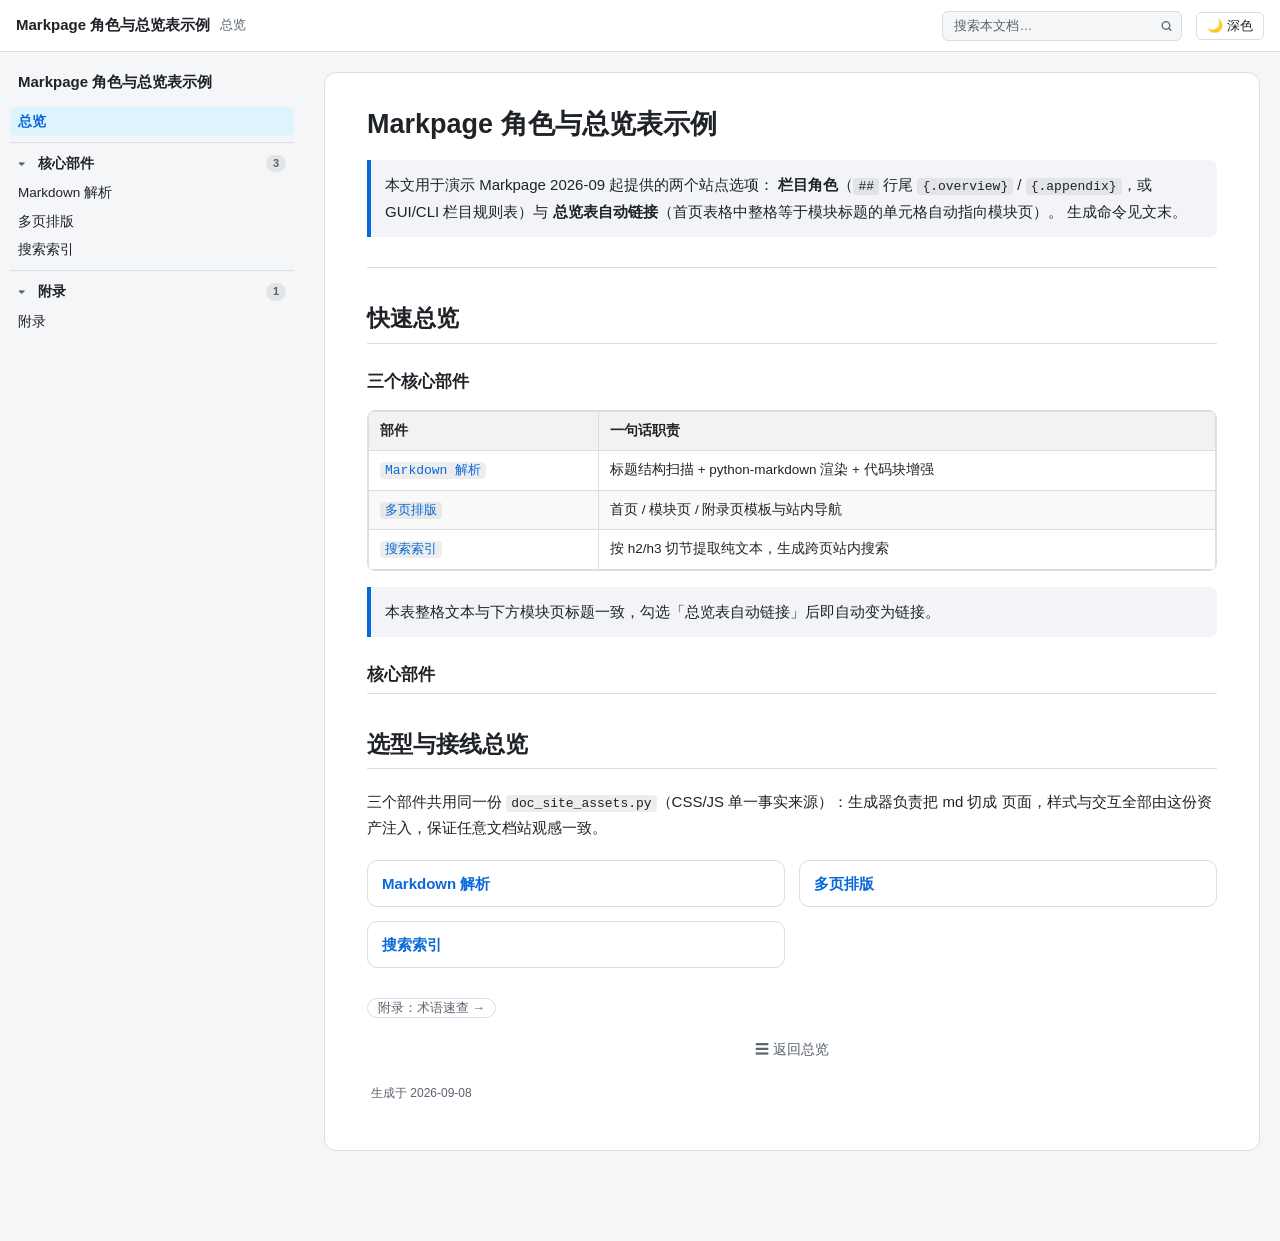
==== commit 1799d069: "perf(site): 全站 CSS/JS 外链 site.css/site.js，消除逐页重复内联 render_page 由内联 <style>/<script> 改为外链引用；build_sit" ====
--- a/docs/roles-demo_site/index.html
+++ b/docs/roles-demo_site/index.html
@@ -1,677 +1,67 @@
 <!DOCTYPE html>
-<html lang="zh-CN">
-<head>
-<meta charset="utf-8"><meta name="viewport" content="width=device-width,initial-scale=1">
-<meta name="generator" content="MicrobialNet Story">
+<html lang="zh-CN" data-page-node-id="HiYIkW3iIkadzpw8jj0Kwd">
+<head data-page-node-id="WlzWNd8GLcidJTRayy2c6s">
+<meta charset="utf-8" data-page-node-id="UyBde5mPX4GCjxQjzUIQ8J"><meta name="viewport" content="width=device-width,initial-scale=1" data-page-node-id="WfM7zWpDlOcIVpoYgVStvx">
+<meta name="generator" content="MicrobialNet Story" data-page-node-id="MVisTUG41KPAXmoDHSgsUw">
 <title>Markpage 角色与总览表示例 · Markpage 角色与总览表示例</title>
-<style>
-:root{
-  --bg:#f5f6f8; --panel:#ffffff; --ink:#1f2328; --muted:#59636e; --line:#d8dee4;
-  --thumb:#c3cad3; --thumb-hover:#98a2ae;
-  --accent:#0969da; --accent-soft:#ddf4ff; --quote:#f2f4f7; --code-bg:#0d1117; --code-ink:#e6edf3;
-}
-@media (prefers-color-scheme: dark){
-  :root:not([data-theme=light]){
-    --bg:#0d1117; --panel:#161b22; --ink:#e6edf3; --muted:#9198a1; --line:#30363d;
-    --thumb:#3d444d; --thumb-hover:#565d66;
-    --accent:#4493f8; --accent-soft:#1f2d3d; --quote:#11161c;
-  }
-}
-html[data-theme=dark]{ --bg:#0d1117; --panel:#161b22; --ink:#e6edf3; --muted:#9198a1; --line:#30363d;
-  --thumb:#3d444d; --thumb-hover:#565d66;
-  --accent:#4493f8; --accent-soft:#1f2d3d; --quote:#11161c; }
-html[data-theme=light]{ --bg:#f5f6f8; --panel:#ffffff; --ink:#1f2328; --muted:#59636e; --line:#d8dee4;
-  --thumb:#c3cad3; --thumb-hover:#98a2ae;
-  --accent:#0969da; --accent-soft:#ddf4ff; --quote:#f2f4f7; }
-*{box-sizing:border-box}
-/* 滚动条：跟随主题变量（浅/深自动匹配） */
-html{scrollbar-width:thin;scrollbar-color:var(--thumb) var(--bg)}
-*::-webkit-scrollbar{width:11px;height:11px}
-*::-webkit-scrollbar-track{background:var(--bg)}
-*::-webkit-scrollbar-thumb{background:var(--thumb);border-radius:6px;border:2px solid var(--bg)}
-*::-webkit-scrollbar-thumb:hover{background:var(--thumb-hover)}
-*::-webkit-scrollbar-corner{background:var(--bg)}
-html{scroll-behavior:smooth}
-body{margin:0;background:var(--bg);color:var(--ink);
-  font:15px/1.75 -apple-system,BlinkMacSystemFont,"Segoe UI","PingFang SC","Hiragino Sans GB","Microsoft YaHei",sans-serif;}
-a{color:var(--accent);text-decoration:none}
-a:hover{text-decoration:underline}
-.topbar{position:sticky;top:0;z-index:70;display:flex;align-items:center;gap:10px;height:52px;padding:0 16px;
-  background:var(--panel);border-bottom:1px solid var(--line)}
-.topbar .brand{font-weight:600;white-space:nowrap;overflow:hidden;text-overflow:ellipsis;font-size:15px}
-.topbar .spacer{flex:1}
-.topbar button{cursor:pointer;border:1px solid var(--line);background:var(--panel);color:var(--ink);
-  border-radius:6px;padding:4px 10px;font-size:13px;white-space:nowrap}
-.topbar button:hover{border-color:var(--accent)}
-#tocBtn{display:none}
+<link rel="stylesheet" href="site.css" data-page-node-id="daZdnzJn8uu2sb2NQGvvSo">
+<script src="search-index.js"></script></head>
+<body data-page-node-id="VZAn5MID1hlKfFJQmBPlqA">
+<div class="topbar" data-page-node-id="HutIpnIKtWWb9E1mwFmBQW">
+  <span class="brand" data-page-node-id="qIj9zVxY31ZQ3tEsRClJ2A"><a href="index.html" style="color:var(--ink)" data-page-node-id="TN6hfA8V3jDXg7EBwbNV7b">Markpage 角色与总览表示例</a></span>
+  <span class="crumb" style="color:var(--muted);font-size:13px;overflow:hidden;text-overflow:ellipsis;white-space:nowrap" data-page-node-id="EYC6UaNIpj5USWnSsQsgrw">总览</span>
+  <span class="spacer" data-page-node-id="lCXWCbwQttS5YfHE8NsLGk"></span>
+  <div class="search" id="searchBox" data-page-node-id="RNmLaDJMGFoM2jE4HktQm9">
+    <input id="searchInput" type="text" placeholder="搜索本文档…" autocomplete="off" spellcheck="false" aria-label="站内搜索" data-page-node-id="DSkQzxHvWoyOlSONbNP4kn">
+    <svg class="s-ico" width="13" height="13" viewBox="0 0 24 24" fill="none" stroke="currentColor" stroke-width="2.4" stroke-linecap="round" data-page-node-id="zIkKZxmI20j8vLtXobiu4Z"><circle cx="11" cy="11" r="7" data-page-node-id="kuW7P2n95K4y1kG5itrQ8d"/><path d="m20 20-3.5-3.5" data-page-node-id="G7Omf4kXzaBq0CSosWgEZG"/></svg>
+    <div class="s-panel" id="searchPanel" data-page-node-id="KSmMAKsbK7BS7chW1TuHRi"></div>
+  </div>
+  <button id="tocBtn" data-page-node-id="YQg2GHjIK8XIsz9A1bC0vZ">☰ 目录</button>
+  <button id="themeBtn" data-page-node-id="rMVDY9BQVDrgFiHczgpJTq">🌙 深色</button>
+</div>
+<div class="layout" data-page-node-id="Oc2kUZ8BUGh7iH7q37nGKC">
+<nav id="toc" aria-label="目录" data-page-node-id="GnAQH1jmexU1tR8Syvreom"><div class="toc-home" data-page-node-id="F8HRgn0y5mbpOgTTP66ogK"><a class="toc-home-link" href="index.html" data-page-node-id="beTMEywBl0YLCHsFvX2hWr">Markpage 角色与总览表示例</a></div><a class="toc-link toc-top active" href="index.html" data-page-node-id="PlePrxgAPeQAAQc976AZzW">总览</a><details class="toc-group" data-i="0" data-page-node-id="nknYAov5vGaxRftn1HlDcn"><summary data-page-node-id="BaiYKmEYHNFguzWsg7UMgT">核心部件<span class="cnt" data-page-node-id="SqDrW25mKyYlefbAD4QqjI">3</span></summary><ul data-page-node-id="BloY6YNIPrk2wvvOHlJrC4"><li data-page-node-id="fXrvs8yexxVpdR1ZpFjTLL"><a class="toc-link" href="markdown-解析.html" data-page-node-id="jePeHP5ruC6lWT9wN1GOAb">Markdown 解析</a></li><li data-page-node-id="WVFwdrkQxgAYjHdE9FUEJv"><a class="toc-link" href="多页排版.html" data-page-node-id="bOLWBBLdi3yA96gtzaYmEt">多页排版</a></li><li data-page-node-id="BOKe0MK7KUajVGVeD6xVH1"><a class="toc-link" href="搜索索引.html" data-page-node-id="Bo7dCgv7RgdumPeKKZR2kN">搜索索引</a></li></ul></details><details class="toc-group" data-i="1" data-page-node-id="dZH1V4ydcKJzA8vXvjCwO0"><summary data-page-node-id="blrC4TutJkrDxG1ZU8N5Pr">附录<span class="cnt" data-page-node-id="Dlt7pKsV28AxYgRqXmwVtn">1</span></summary><ul data-page-node-id="JZTutmYJp5AQzFuBuVJFFF"><li data-page-node-id="NKwvK9NpHDFLOQwpEgGRb9"><a class="toc-link" href="appendix.html" data-page-node-id="TnURUyYCbYBVMiumOfc1H5">附录</a></li></ul></details><div class="toc-foot" data-page-node-id="YS3P8oJcG5Pyzgl9lKVNRa"></div></nav><div id="tocBackdrop" data-page-node-id="7B1Z3WHHGdTBOhtWbivBSq"></div>
+<main data-page-node-id="aYa4CiKBndcoEx6JWsBnQV"><article data-page-node-id="9lNaxLj5ID0Smv1IVEOgRC">
 
-/* 布局：左目录 + 正文 */
-.layout{display:flex;align-items:flex-start;max-width:1580px;margin:0 auto}
-#toc{position:sticky;top:52px;height:calc(100vh - 52px);overflow:auto;flex:0 0 304px;width:304px;
-  padding:10px 10px 60px;font-size:13.5px;scrollbar-width:thin}
-#toc ul{list-style:none;margin:0;padding:0}
-#toc .toc-home{margin:4px 0 10px}
-.toc-home-link{display:block;font-weight:700;font-size:15px;padding:4px 8px;color:var(--ink)}
-.toc-home-link:hover{background:var(--accent-soft);border-radius:6px;text-decoration:none}
-#toc a{display:block;padding:2.5px 8px;border-radius:6px;color:var(--ink)}
-#toc a:hover{background:var(--accent-soft);text-decoration:none}
-#toc a.active{background:var(--accent-soft);color:var(--accent);font-weight:600}
-a.toc-top{font-weight:700;margin-bottom:6px}
-.toc-group{border-top:1px solid var(--line);padding-top:6px;margin-top:6px}
-.toc-group summary{cursor:pointer;list-style:none;display:flex;align-items:center;gap:6px;
-  font-weight:600;padding:3px 8px;border-radius:6px;user-select:none;color:var(--ink)}
-.toc-group summary::-webkit-details-marker{display:none}
-.toc-group summary::before{content:"▸";color:var(--muted);width:14px;transition:transform .15s}
-.toc-group[open] summary::before{content:"▾"}
-.toc-group summary:hover{background:rgba(128,128,128,.1)}
-.toc-group .cnt{margin-left:auto;color:var(--muted);font-size:11px;background:rgba(128,128,128,.15);
-  border-radius:10px;padding:0 7px;line-height:1.6}
-.toc-group ul{margin:4px 0 8px}
-.toc-group li{margin:0}
-#tocBackdrop{display:none}
-
-main{flex:1;min-width:0;padding:20px 20px 90px}
-article{background:var(--panel);border:1px solid var(--line);border-radius:12px;
-  padding:28px 42px 46px;max-width:1030px;margin:0 auto}
-h1,h2,h3,h4{line-height:1.4;scroll-margin-top:70px}
-h1{font-size:27px;margin:.2em 0 .6em}
-h1.part-title{font-size:21px;color:var(--muted);margin:38px 0 4px}
-h2{font-size:23px;margin-top:34px;padding-bottom:8px;border-bottom:1px solid var(--line)}
-h3{font-size:17px;margin-top:26px}
-h2>a.anchor,h3>a.anchor{opacity:0;margin-left:6px;color:var(--muted);font-size:.8em;text-decoration:none}
-h2:hover>a.anchor,h3:hover>a.anchor{opacity:1}
-p{word-break:break-word}
-code{font-family:ui-monospace,SFMono-Regular,Consolas,"Courier New",monospace;font-size:13px;
-  background:rgba(128,128,128,.14);border-radius:4px;padding:1px 5px}
-pre{background:var(--code-bg);border-radius:8px;padding:14px 16px;overflow:auto;line-height:1.6}
-pre code{background:none;padding:0;color:var(--code-ink);font-size:12.8px;white-space:pre}
-pre { line-height: 125%; }
-td.linenos .normal { color: inherit; background-color: transparent; padding-left: 5px; padding-right: 5px; }
-span.linenos { color: inherit; background-color: transparent; padding-left: 5px; padding-right: 5px; }
-td.linenos .special { color: #000000; background-color: #ffffc0; padding-left: 5px; padding-right: 5px; }
-span.linenos.special { color: #000000; background-color: #ffffc0; padding-left: 5px; padding-right: 5px; }
-blockquote{margin:14px 0;padding:8px 14px;border-left:4px solid var(--accent);background:var(--quote);
-  border-radius:0 8px 8px 0}
-blockquote p{margin:4px 0}
-hr{border:none;border-top:1px solid var(--line);margin:30px 0}
-.tbl-wrap{overflow-x:auto;margin:16px 0;border:1px solid var(--line);border-radius:8px}
-table{border-collapse:collapse;width:100%;font-size:13.5px}
-th,td{border:1px solid var(--line);padding:7px 11px;text-align:left;vertical-align:top}
-th{background:rgba(128,128,128,.1);font-weight:600;white-space:nowrap}
-tr:nth-child(2n) td{background:rgba(128,128,128,.05)}
-p.api-meta{font-family:ui-monospace,SFMono-Regular,Consolas,monospace;font-size:12.5px;color:var(--muted);
-  background:var(--quote);border:1px solid var(--line);border-radius:6px;padding:8px 12px;margin:14px 0}
-ul,ol{padding-left:26px}
-li{margin:3px 0}
-
-/* index 目录卡片 */
-.dir-grid{display:grid;grid-template-columns:repeat(auto-fill,minmax(280px,1fr));gap:14px;margin:18px 0 8px}
-.dir-card{border:1px solid var(--line);border-radius:10px;padding:12px 14px;background:var(--panel);display:block}
-.dir-card:hover{border-color:var(--accent)}
-.dir-card h4{margin:0;font-size:15px}
-.part-block{margin:26px 0}
-.part-block>h3{color:var(--ink);border-bottom:1px solid var(--line);padding-bottom:6px;margin-bottom:2px}
-.part-intro{color:var(--muted)}
-.chips{display:flex;flex-wrap:wrap;gap:6px;margin:6px 0 4px}
-.chip{border:1px solid var(--line);border-radius:20px;padding:2px 10px;font-size:12.5px;color:var(--muted);background:var(--panel)}
-.chip:hover{color:var(--accent);border-color:var(--accent);text-decoration:none}
-.pager{display:flex;justify-content:space-between;gap:10px;margin:18px 4px 0;font-size:13.5px}
-.pager a{color:var(--muted)}
-.foot{color:var(--muted);font-size:12px;margin:22px 4px 0}
-
-@media (max-width:1100px){
-  #tocBtn{display:inline-block}
-  #toc{position:fixed;top:52px;left:0;bottom:0;z-index:80;background:var(--panel);border-right:1px solid var(--line);
-    box-shadow:2px 0 14px rgba(0,0,0,.18);transform:translateX(-105%);transition:transform .22s ease;height:auto;width:300px}
-  body.toc-open #toc{transform:none}
-  #tocBackdrop{position:fixed;inset:52px 0 0 0;background:rgba(0,0,0,.35);z-index:75}
-  body.toc-open #tocBackdrop{display:block}
-  main{padding:14px 10px 70px}
-  article{padding:20px 18px 36px}
-}
-
-/* ---------- 顶栏搜索 ---------- */
-.search{position:relative;margin:0 4px 0 6px}
-.search input{width:240px;max-width:44vw;padding:5px 30px 5px 11px;border:1px solid var(--line);
-  background:var(--bg);color:var(--ink);border-radius:6px;font-size:13px;outline:none;height:30px;
-  transition:border-color .12s}
-.search input::placeholder{color:var(--muted)}
-.search input:focus{border-color:var(--accent)}
-.search .s-ico{position:absolute;right:9px;top:50%;transform:translateY(-50%);color:var(--muted);
-  pointer-events:none;display:flex}
-.s-panel{display:none;position:absolute;right:0;top:calc(100% + 7px);width:430px;max-width:94vw;
-  max-height:min(66vh,560px);overflow:auto;background:var(--panel);border:1px solid var(--line);
-  border-radius:10px;box-shadow:0 12px 32px rgba(0,0,0,.18);z-index:200;font-size:13px;text-align:left}
-.s-panel .s-head{padding:7px 12px;color:var(--muted);border-bottom:1px solid var(--line);font-size:12px;
-  position:sticky;top:0;background:var(--panel);z-index:1}
-.s-panel .s-empty{padding:18px 12px;color:var(--muted);text-align:center}
-.s-item{padding:8px 12px;cursor:pointer;border-bottom:1px solid rgba(128,128,128,.09)}
-.s-item:last-child{border-bottom:none}
-.s-item.cur{background:var(--accent-soft)}
-.s-item .s-t{font-weight:600;color:var(--ink);display:flex;gap:5px;align-items:baseline;flex-wrap:wrap}
-.s-item .s-g{color:var(--muted);font-size:11px;font-weight:400}
-.s-item .s-h{color:var(--accent);font-size:12px;font-weight:500}
-.s-item .s-x{color:var(--muted);margin-top:2px;line-height:1.55;overflow:hidden;
-  display:-webkit-box;-webkit-line-clamp:2;-webkit-box-orient:vertical;word-break:break-word}
-mark{background:rgba(255,199,60,.42);color:inherit;border-radius:3px;padding:0 1px}
-html[data-theme=dark] mark{background:rgba(214,158,46,.34);color:#ffd97a}
-@media (max-width:900px){ .topbar .crumb{display:none} .search input{width:34vw} }
-
-/* ---- 图片 / 视频资源 ---- */
-article img{max-width:100%;height:auto;border-radius:6px;cursor:zoom-in}
-article video{max-width:100%;height:auto;display:block;margin:8px 0;border-radius:6px;background:#000}
-.lb-mask{position:fixed;inset:0;z-index:300;background:rgba(0,0,0,.82);display:flex;align-items:center;justify-content:center;padding:20px}
-.lb-mask img{max-width:94vw;max-height:88vh;cursor:zoom-out;border-radius:8px;box-shadow:0 10px 44px rgba(0,0,0,.55)}
-.lb-mask .lb-cap{position:fixed;left:0;right:0;bottom:12px;text-align:center;color:#e6e6e6;font-size:12.5px;pointer-events:none;padding:0 12px}
-.lb-mask .lb-close{position:fixed;top:14px;right:18px;width:34px;height:34px;border-radius:50%;border:1px solid rgba(255,255,255,.35);background:rgba(255,255,255,.12);color:#fff;font-size:15px;line-height:1;cursor:pointer;display:flex;align-items:center;justify-content:center}
-.lb-mask .lb-close:hover{background:rgba(255,255,255,.25)}
-
-
-
-
-
-
-/* 代码块主题：浅色=friendly / 深色=monokai（含显式开关与系统深色两种深色态） */
-/* 0) 代码面板变量：默认浅色；系统深色 / html[data-theme=dark] 翻转为深色 */
-:root{ --code-bg:#f6f8fa; --code-ink:#1f2328; }
-@media (prefers-color-scheme: dark){ :root:not([data-theme=light]){ --code-bg:#0d1117; --code-ink:#e6edf3; } }
-html[data-theme=dark]{ --code-bg:#0d1117; --code-ink:#e6edf3; }
-html[data-theme=light]{ --code-bg:#f6f8fa; --code-ink:#1f2328; }
-/* 1) 浅色基座（无属性/OS浅色/显式浅色 共用；--code-bg 由主题变量决定） */
-.hl { background: var(--code-bg); color: var(--code-ink); }
-pre { line-height: 125%; }
-.hl .hll { background-color: #ffffcc }
-.hl .c { color: #60A0B0; font-style: italic }
-.hl .err { border: 1px solid #F00 }
-.hl .k { color: #007020; font-weight: bold }
-.hl .o { color: #666 }
-.hl .ch { color: #60A0B0; font-style: italic }
-.hl .cm { color: #60A0B0; font-style: italic }
-.hl .cp { color: #007020 }
-.hl .cpf { color: #60A0B0; font-style: italic }
-.hl .c1 { color: #60A0B0; font-style: italic }
-.hl .cs { color: #60A0B0; background-color: #FFF0F0 }
-.hl .gd { color: #A00000 }
-.hl .ge { font-style: italic }
-.hl .ges { font-weight: bold; font-style: italic }
-.hl .gr { color: #F00 }
-.hl .gh { color: #000080; font-weight: bold }
-.hl .gi { color: #00A000 }
-.hl .go { color: #888 }
-.hl .gp { color: #C65D09; font-weight: bold }
-.hl .gs { font-weight: bold }
-.hl .gu { color: #800080; font-weight: bold }
-.hl .gt { color: #04D }
-.hl .kc { color: #007020; font-weight: bold }
-.hl .kd { color: #007020; font-weight: bold }
-.hl .kn { color: #007020; font-weight: bold }
-.hl .kp { color: #007020 }
-.hl .kr { color: #007020; font-weight: bold }
-.hl .kt { color: #902000 }
-.hl .m { color: #40A070 }
-.hl .s { color: #4070A0 }
-.hl .na { color: #4070A0 }
-.hl .nb { color: #007020 }
-.hl .nc { color: #0E84B5; font-weight: bold }
-.hl .no { color: #60ADD5 }
-.hl .nd { color: #555; font-weight: bold }
-.hl .ni { color: #D55537; font-weight: bold }
-.hl .ne { color: #007020 }
-.hl .nf { color: #06287E }
-.hl .nl { color: #002070; font-weight: bold }
-.hl .nn { color: #0E84B5; font-weight: bold }
-.hl .nt { color: #062873; font-weight: bold }
-.hl .nv { color: #BB60D5 }
-.hl .ow { color: #007020; font-weight: bold }
-.hl .w { color: #BBB }
-.hl .mb { color: #40A070 }
-.hl .mf { color: #40A070 }
-.hl .mh { color: #40A070 }
-.hl .mi { color: #40A070 }
-.hl .mo { color: #40A070 }
-.hl .sa { color: #4070A0 }
-.hl .sb { color: #4070A0 }
-.hl .sc { color: #4070A0 }
-.hl .dl { color: #4070A0 }
-.hl .sd { color: #4070A0; font-style: italic }
-.hl .s2 { color: #4070A0 }
-.hl .se { color: #4070A0; font-weight: bold }
-.hl .sh { color: #4070A0 }
-.hl .si { color: #70A0D0; font-style: italic }
-.hl .sx { color: #C65D09 }
-.hl .sr { color: #235388 }
-.hl .s1 { color: #4070A0 }
-.hl .ss { color: #517918 }
-.hl .bp { color: #007020 }
-.hl .fm { color: #06287E }
-.hl .vc { color: #BB60D5 }
-.hl .vg { color: #BB60D5 }
-.hl .vi { color: #BB60D5 }
-.hl .vm { color: #BB60D5 }
-.hl .il { color: #40A070 }
-/* 2) 深色 monokai —— html[data-theme=dark]（显式切到深色时命中） */
-html[data-theme=dark] .hl { background: #272822; color: #F8F8F2; }
-pre { line-height: 125%; }
-html[data-theme=dark] .hl .hll { background-color: #49483e }
-html[data-theme=dark] .hl .c { color: #959077 }
-html[data-theme=dark] .hl .err { color: #ED007E; background-color: #1E0010 }
-html[data-theme=dark] .hl .esc { color: #F8F8F2 }
-html[data-theme=dark] .hl .g { color: #F8F8F2 }
-html[data-theme=dark] .hl .k { color: #66D9EF }
-html[data-theme=dark] .hl .l { color: #AE81FF }
-html[data-theme=dark] .hl .n { color: #F8F8F2 }
-html[data-theme=dark] .hl .o { color: #FF4689 }
-html[data-theme=dark] .hl .x { color: #F8F8F2 }
-html[data-theme=dark] .hl .p { color: #F8F8F2 }
-html[data-theme=dark] .hl .ch { color: #959077 }
-html[data-theme=dark] .hl .cm { color: #959077 }
-html[data-theme=dark] .hl .cp { color: #959077 }
-html[data-theme=dark] .hl .cpf { color: #959077 }
-html[data-theme=dark] .hl .c1 { color: #959077 }
-html[data-theme=dark] .hl .cs { color: #959077 }
-html[data-theme=dark] .hl .gd { color: #FF4689 }
-html[data-theme=dark] .hl .ge { color: #F8F8F2; font-style: italic }
-html[data-theme=dark] .hl .ges { color: #F8F8F2; font-weight: bold; font-style: italic }
-html[data-theme=dark] .hl .gr { color: #F8F8F2 }
-html[data-theme=dark] .hl .gh { color: #F8F8F2 }
-html[data-theme=dark] .hl .gi { color: #A6E22E }
-html[data-theme=dark] .hl .go { color: #66D9EF }
-html[data-theme=dark] .hl .gp { color: #FF4689; font-weight: bold }
-html[data-theme=dark] .hl .gs { color: #F8F8F2; font-weight: bold }
-html[data-theme=dark] .hl .gu { color: #959077 }
-html[data-theme=dark] .hl .gt { color: #F8F8F2 }
-html[data-theme=dark] .hl .kc { color: #66D9EF }
-html[data-theme=dark] .hl .kd { color: #66D9EF }
-html[data-theme=dark] .hl .kn { color: #FF4689 }
-html[data-theme=dark] .hl .kp { color: #66D9EF }
-html[data-theme=dark] .hl .kr { color: #66D9EF }
-html[data-theme=dark] .hl .kt { color: #66D9EF }
-html[data-theme=dark] .hl .ld { color: #E6DB74 }
-html[data-theme=dark] .hl .m { color: #AE81FF }
-html[data-theme=dark] .hl .s { color: #E6DB74 }
-html[data-theme=dark] .hl .na { color: #A6E22E }
-html[data-theme=dark] .hl .nb { color: #F8F8F2 }
-html[data-theme=dark] .hl .nc { color: #A6E22E }
-html[data-theme=dark] .hl .no { color: #66D9EF }
-html[data-theme=dark] .hl .nd { color: #A6E22E }
-html[data-theme=dark] .hl .ni { color: #F8F8F2 }
-html[data-theme=dark] .hl .ne { color: #A6E22E }
-html[data-theme=dark] .hl .nf { color: #A6E22E }
-html[data-theme=dark] .hl .nl { color: #F8F8F2 }
-html[data-theme=dark] .hl .nn { color: #F8F8F2 }
-html[data-theme=dark] .hl .nx { color: #A6E22E }
-html[data-theme=dark] .hl .py { color: #F8F8F2 }
-html[data-theme=dark] .hl .nt { color: #FF4689 }
-html[data-theme=dark] .hl .nv { color: #F8F8F2 }
-html[data-theme=dark] .hl .ow { color: #FF4689 }
-html[data-theme=dark] .hl .pm { color: #F8F8F2 }
-html[data-theme=dark] .hl .w { color: #F8F8F2 }
-html[data-theme=dark] .hl .mb { color: #AE81FF }
-html[data-theme=dark] .hl .mf { color: #AE81FF }
-html[data-theme=dark] .hl .mh { color: #AE81FF }
-html[data-theme=dark] .hl .mi { color: #AE81FF }
-html[data-theme=dark] .hl .mo { color: #AE81FF }
-html[data-theme=dark] .hl .sa { color: #E6DB74 }
-html[data-theme=dark] .hl .sb { color: #E6DB74 }
-html[data-theme=dark] .hl .sc { color: #E6DB74 }
-html[data-theme=dark] .hl .dl { color: #E6DB74 }
-html[data-theme=dark] .hl .sd { color: #E6DB74 }
-html[data-theme=dark] .hl .s2 { color: #E6DB74 }
-html[data-theme=dark] .hl .se { color: #AE81FF }
-html[data-theme=dark] .hl .sh { color: #E6DB74 }
-html[data-theme=dark] .hl .si { color: #E6DB74 }
-html[data-theme=dark] .hl .sx { color: #E6DB74 }
-html[data-theme=dark] .hl .sr { color: #E6DB74 }
-html[data-theme=dark] .hl .s1 { color: #E6DB74 }
-html[data-theme=dark] .hl .ss { color: #E6DB74 }
-html[data-theme=dark] .hl .bp { color: #F8F8F2 }
-html[data-theme=dark] .hl .fm { color: #A6E22E }
-html[data-theme=dark] .hl .vc { color: #F8F8F2 }
-html[data-theme=dark] .hl .vg { color: #F8F8F2 }
-html[data-theme=dark] .hl .vi { color: #F8F8F2 }
-html[data-theme=dark] .hl .vm { color: #F8F8F2 }
-html[data-theme=dark] .hl .il { color: #AE81FF }
-/* 3) 深色 monokai —— 系统深色且未显式浅色（:root:not([data-theme=light])，供首次访问） */
-@media (prefers-color-scheme: dark){
-:root:not([data-theme=light]) .hl { background: #272822; color: #F8F8F2; }
-pre { line-height: 125%; }
-:root:not([data-theme=light]) .hl .hll { background-color: #49483e }
-:root:not([data-theme=light]) .hl .c { color: #959077 }
-:root:not([data-theme=light]) .hl .err { color: #ED007E; background-color: #1E0010 }
-:root:not([data-theme=light]) .hl .esc { color: #F8F8F2 }
-:root:not([data-theme=light]) .hl .g { color: #F8F8F2 }
-:root:not([data-theme=light]) .hl .k { color: #66D9EF }
-:root:not([data-theme=light]) .hl .l { color: #AE81FF }
-:root:not([data-theme=light]) .hl .n { color: #F8F8F2 }
-:root:not([data-theme=light]) .hl .o { color: #FF4689 }
-:root:not([data-theme=light]) .hl .x { color: #F8F8F2 }
-:root:not([data-theme=light]) .hl .p { color: #F8F8F2 }
-:root:not([data-theme=light]) .hl .ch { color: #959077 }
-:root:not([data-theme=light]) .hl .cm { color: #959077 }
-:root:not([data-theme=light]) .hl .cp { color: #959077 }
-:root:not([data-theme=light]) .hl .cpf { color: #959077 }
-:root:not([data-theme=light]) .hl .c1 { color: #959077 }
-:root:not([data-theme=light]) .hl .cs { color: #959077 }
-:root:not([data-theme=light]) .hl .gd { color: #FF4689 }
-:root:not([data-theme=light]) .hl .ge { color: #F8F8F2; font-style: italic }
-:root:not([data-theme=light]) .hl .ges { color: #F8F8F2; font-weight: bold; font-style: italic }
-:root:not([data-theme=light]) .hl .gr { color: #F8F8F2 }
-:root:not([data-theme=light]) .hl .gh { color: #F8F8F2 }
-:root:not([data-theme=light]) .hl .gi { color: #A6E22E }
-:root:not([data-theme=light]) .hl .go { color: #66D9EF }
-:root:not([data-theme=light]) .hl .gp { color: #FF4689; font-weight: bold }
-:root:not([data-theme=light]) .hl .gs { color: #F8F8F2; font-weight: bold }
-:root:not([data-theme=light]) .hl .gu { color: #959077 }
-:root:not([data-theme=light]) .hl .gt { color: #F8F8F2 }
-:root:not([data-theme=light]) .hl .kc { color: #66D9EF }
-:root:not([data-theme=light]) .hl .kd { color: #66D9EF }
-:root:not([data-theme=light]) .hl .kn { color: #FF4689 }
-:root:not([data-theme=light]) .hl .kp { color: #66D9EF }
-:root:not([data-theme=light]) .hl .kr { color: #66D9EF }
-:root:not([data-theme=light]) .hl .kt { color: #66D9EF }
-:root:not([data-theme=light]) .hl .ld { color: #E6DB74 }
-:root:not([data-theme=light]) .hl .m { color: #AE81FF }
-:root:not([data-theme=light]) .hl .s { color: #E6DB74 }
-:root:not([data-theme=light]) .hl .na { color: #A6E22E }
-:root:not([data-theme=light]) .hl .nb { color: #F8F8F2 }
-:root:not([data-theme=light]) .hl .nc { color: #A6E22E }
-:root:not([data-theme=light]) .hl .no { color: #66D9EF }
-:root:not([data-theme=light]) .hl .nd { color: #A6E22E }
-:root:not([data-theme=light]) .hl .ni { color: #F8F8F2 }
-:root:not([data-theme=light]) .hl .ne { color: #A6E22E }
-:root:not([data-theme=light]) .hl .nf { color: #A6E22E }
-:root:not([data-theme=light]) .hl .nl { color: #F8F8F2 }
-:root:not([data-theme=light]) .hl .nn { color: #F8F8F2 }
-:root:not([data-theme=light]) .hl .nx { color: #A6E22E }
-:root:not([data-theme=light]) .hl .py { color: #F8F8F2 }
-:root:not([data-theme=light]) .hl .nt { color: #FF4689 }
-:root:not([data-theme=light]) .hl .nv { color: #F8F8F2 }
-:root:not([data-theme=light]) .hl .ow { color: #FF4689 }
-:root:not([data-theme=light]) .hl .pm { color: #F8F8F2 }
-:root:not([data-theme=light]) .hl .w { color: #F8F8F2 }
-:root:not([data-theme=light]) .hl .mb { color: #AE81FF }
-:root:not([data-theme=light]) .hl .mf { color: #AE81FF }
-:root:not([data-theme=light]) .hl .mh { color: #AE81FF }
-:root:not([data-theme=light]) .hl .mi { color: #AE81FF }
-:root:not([data-theme=light]) .hl .mo { color: #AE81FF }
-:root:not([data-theme=light]) .hl .sa { color: #E6DB74 }
-:root:not([data-theme=light]) .hl .sb { color: #E6DB74 }
-:root:not([data-theme=light]) .hl .sc { color: #E6DB74 }
-:root:not([data-theme=light]) .hl .dl { color: #E6DB74 }
-:root:not([data-theme=light]) .hl .sd { color: #E6DB74 }
-:root:not([data-theme=light]) .hl .s2 { color: #E6DB74 }
-:root:not([data-theme=light]) .hl .se { color: #AE81FF }
-:root:not([data-theme=light]) .hl .sh { color: #E6DB74 }
-:root:not([data-theme=light]) .hl .si { color: #E6DB74 }
-:root:not([data-theme=light]) .hl .sx { color: #E6DB74 }
-:root:not([data-theme=light]) .hl .sr { color: #E6DB74 }
-:root:not([data-theme=light]) .hl .s1 { color: #E6DB74 }
-:root:not([data-theme=light]) .hl .ss { color: #E6DB74 }
-:root:not([data-theme=light]) .hl .bp { color: #F8F8F2 }
-:root:not([data-theme=light]) .hl .fm { color: #A6E22E }
-:root:not([data-theme=light]) .hl .vc { color: #F8F8F2 }
-:root:not([data-theme=light]) .hl .vg { color: #F8F8F2 }
-:root:not([data-theme=light]) .hl .vi { color: #F8F8F2 }
-:root:not([data-theme=light]) .hl .vm { color: #F8F8F2 }
-:root:not([data-theme=light]) .hl .il { color: #AE81FF }
-}
-/* ===== 代码块增强：行号列 + 语言标签（由 decorate_code_blocks 生成的 DOM）===== */
-.hl{position:relative}
-.hl-scroll{display:flex;align-items:stretch;overflow-x:auto;border-radius:8px;background:var(--code-bg)}
-.hl-scroll>pre{background:var(--code-bg);border-radius:0;margin:0;overflow:visible;border:0}
-.hl-scroll>pre:not(.hl-gutter){flex:1 1 auto;padding:14px 16px}
-.hl-gutter{flex:0 0 auto;position:sticky;left:0;z-index:1;min-width:3.2em;padding:14px 10px 14px 14px;margin:0;text-align:right;color:var(--muted);background:var(--code-bg);border-right:1px solid var(--line);user-select:none;cursor:default;font-family:Consolas,Menlo,monospace;font-size:12.8px;line-height:1.6}
-.hl-lang-badge{position:absolute;top:7px;right:10px;z-index:2;padding:0 9px;border-radius:99px;font:600 11px/1.9 Consolas,Menlo,monospace;letter-spacing:.5px;color:var(--muted);background:rgba(127,127,127,.14);background:color-mix(in srgb,var(--ink) 9%,transparent);border:1px solid var(--line);pointer-events:none}
-
-/* ===== 代码块右上角操作区（语言徽章 + 复制按钮）===== */
-.hl-actions{position:absolute;top:8px;right:8px;z-index:3;display:flex;align-items:center;gap:6px;pointer-events:none}
-.hl-actions>*{pointer-events:auto}
-.hl-actions .hl-lang-badge{position:static;top:auto;right:auto}
-.hl-copy{appearance:none;border:1px solid var(--line);background:rgba(127,127,127,.14);background:color-mix(in srgb,var(--ink) 9%,transparent);color:var(--muted);font:500 11px/1.9 system-ui,-apple-system,"Segoe UI",sans-serif;padding:0 9px;border-radius:99px;cursor:pointer;transition:color .12s,border-color .12s}
-.hl-copy:hover{color:var(--ink);border-color:var(--muted)}
-.hl-copy:active{transform:translateY(1px)}
-</style>
-<script src="search-index.js"></script></head>
-<body>
-<div class="topbar">
-  <span class="brand"><a href="index.html" style="color:var(--ink)">Markpage 角色与总览表示例</a></span>
-  <span class="crumb" style="color:var(--muted);font-size:13px;overflow:hidden;text-overflow:ellipsis;white-space:nowrap">总览</span>
-  <span class="spacer"></span>
-  <div class="search" id="searchBox">
-    <input id="searchInput" type="text" placeholder="搜索本文档…" autocomplete="off" spellcheck="false" aria-label="站内搜索">
-    <svg class="s-ico" width="13" height="13" viewBox="0 0 24 24" fill="none" stroke="currentColor" stroke-width="2.4" stroke-linecap="round"><circle cx="11" cy="11" r="7"/><path d="m20 20-3.5-3.5"/></svg>
-    <div class="s-panel" id="searchPanel"></div>
-  </div>
-  <button id="tocBtn">☰ 目录</button>
-  <button id="themeBtn">🌙 深色</button>
-</div>
-<div class="layout">
-<nav id="toc" aria-label="目录"><div class="toc-home"><a class="toc-home-link" href="index.html">Markpage 角色与总览表示例</a></div><a class="toc-link toc-top active" href="index.html">总览</a><details class="toc-group" data-i="0"><summary>核心部件<span class="cnt">3</span></summary><ul><li><a class="toc-link" href="markdown-解析.html">Markdown 解析</a></li><li><a class="toc-link" href="多页排版.html">多页排版</a></li><li><a class="toc-link" href="搜索索引.html">搜索索引</a></li></ul></details><details class="toc-group" data-i="1"><summary>附录<span class="cnt">1</span></summary><ul><li><a class="toc-link" href="appendix.html">附录</a></li></ul></details><div class="toc-foot"></div></nav><div id="tocBackdrop"></div>
-<main><article>
-
-<h1>Markpage 角色与总览表示例</h1><blockquote>
-<p>本文用于演示 Markpage 2026-09 起提供的两个站点选项：
-<strong>栏目角色</strong>（<code>##</code> 行尾 <code>{.overview}</code> / <code>{.appendix}</code>，或 GUI/CLI 栏目规则表）与
-<strong>总览表自动链接</strong>（首页表格中整格等于模块标题的单元格自动指向模块页）。
+<h1 data-page-node-id="Gce9sva4M9BQALOA9SCZCK">Markpage 角色与总览表示例</h1><blockquote data-page-node-id="oth1ffyFUXYCLj8PmFD7Bn">
+<p data-page-node-id="CbEZwVLbE5oBqtFahzWQYr">本文用于演示 Markpage 2026-09 起提供的两个站点选项：
+<strong data-page-node-id="TbHirNDezbISG8SDHEXL20">栏目角色</strong>（<code data-page-node-id="B4KkodHElCtqXHxAMmKnNE">##</code> 行尾 <code data-page-node-id="RscoaucvDeGQX0MGo7TokD">{.overview}</code> / <code data-page-node-id="BUqwqhNmVMlalzNHbFQV2x">{.appendix}</code>，或 GUI/CLI 栏目规则表）与
+<strong data-page-node-id="WsrRLiPzQp0jA8Qsw8JG0C">总览表自动链接</strong>（首页表格中整格等于模块标题的单元格自动指向模块页）。
 生成命令见文末。</p>
 </blockquote>
-<hr />
-<h2 id="快速总览">快速总览</h2>
-<h3 id="三个核心部件">三个核心部件</h3>
-<div class="tbl-wrap"><table>
-<thead>
-<tr>
-<th>部件</th>
-<th>一句话职责</th>
+<hr  data-page-node-id="RXcbtuyOS8d8aBYniW18sD"/>
+<h2 id="快速总览" data-page-node-id="3Hlx9cnrkb8gLckZWSkifr">快速总览</h2>
+<h3 id="三个核心部件" data-page-node-id="Q5yf100o0xf2kvUBxLOrai">三个核心部件</h3>
+<div class="tbl-wrap" data-page-node-id="whn3syeOFr58k4V3B0vfFa"><table data-page-node-id="VBANHzckV2EudYVmfdvPv5">
+<thead data-page-node-id="RvFOLiOhBIZhWVqo6u8kL3">
+<tr data-page-node-id="QRCvP65VqF18VVWfKYfHrD">
+<th data-page-node-id="rUYe8D2PPkFkLDME0kEHgr">部件</th>
+<th data-page-node-id="gt5vCaHRhBQbPNScZthAl7">一句话职责</th>
 </tr>
 </thead>
-<tbody>
-<tr>
-<td><a href="markdown-解析.html"><code>Markdown 解析</code></a></td>
-<td>标题结构扫描 + python-markdown 渲染 + 代码块增强</td>
+<tbody data-page-node-id="MDCBnxaAv5D3BxJqJfkGqB">
+<tr data-page-node-id="Z7mCDCLVSLeqvMyaW91rA9">
+<td data-page-node-id="p4JP70HveSKMuocf4nUtVZ"><a href="markdown-解析.html" data-page-node-id="XmWzF1cIsFPKfAal580GQ3"><code data-page-node-id="pCNWxUomAStlmRrfE3c7ov">Markdown 解析</code></a></td>
+<td data-page-node-id="Ln1aEC7kDNceiDbNs84m11">标题结构扫描 + python-markdown 渲染 + 代码块增强</td>
 </tr>
-<tr>
-<td><a href="多页排版.html"><code>多页排版</code></a></td>
-<td>首页 / 模块页 / 附录页模板与站内导航</td>
+<tr data-page-node-id="Q1hrs4yDXNAiHrAdLJZx7b">
+<td data-page-node-id="euqKNIljbuPUbnpOOOLUjd"><a href="多页排版.html" data-page-node-id="78QHJgR9KpbGKgbGQu8vvD"><code data-page-node-id="vnlI2MDpSQiKfrzIzVJhXA">多页排版</code></a></td>
+<td data-page-node-id="gOzrXK1EYbRpXkABsSv6SD">首页 / 模块页 / 附录页模板与站内导航</td>
 </tr>
-<tr>
-<td><a href="搜索索引.html"><code>搜索索引</code></a></td>
-<td>按 h2/h3 切节提取纯文本，生成跨页站内搜索</td>
+<tr data-page-node-id="Eyj7mEl8nspaZnSbNBoktg">
+<td data-page-node-id="ZZgZa1jfoD2Z5TyuVBbP26"><a href="搜索索引.html" data-page-node-id="nBCb3cCwuZ462eJs7ATNFB"><code data-page-node-id="tLrFyIMRvpjp4pVcZtLZxH">搜索索引</code></a></td>
+<td data-page-node-id="Le53zFInkoT5N9CMO6HKXH">按 h2/h3 切节提取纯文本，生成跨页站内搜索</td>
 </tr>
 </tbody>
 </table></div>
-<blockquote>
-<p>本表整格文本与下方模块页标题一致，勾选「总览表自动链接」后即自动变为链接。</p>
-</blockquote><div class="part-block"><h3>核心部件</h3><h2 id="选型与接线总览">选型与接线总览</h2>
-<p>三个部件共用同一份 <code>doc_site_assets.py</code>（CSS/JS 单一事实来源）：生成器负责把 md 切成
-页面，样式与交互全部由这份资产注入，保证任意文档站观感一致。</p><div class="dir-grid"><a class="dir-card" href="markdown-解析.html"><h4>Markdown 解析</h4></a><a class="dir-card" href="多页排版.html"><h4>多页排版</h4></a><a class="dir-card" href="搜索索引.html"><h4>搜索索引</h4></a></div></div><p style="margin-top:26px"><a class="chip" href="appendix.html">附录：术语速查 →</a></p>
-<nav class="pager"><span><span></span></span><span style="flex:1;text-align:center"><a href="index.html">☰ 返回总览</a></span><span><span></span></span></nav>
-<p class="foot">生成于 2026-09-05</p>
+<blockquote data-page-node-id="A1tdZkfZ19HFBq92CKnFOT">
+<p data-page-node-id="AFqqL2zMjp9VtglmyGnzEj">本表整格文本与下方模块页标题一致，勾选「总览表自动链接」后即自动变为链接。</p>
+</blockquote><div class="part-block" data-page-node-id="PXCw3SxdvmIvK8GfDlUH7d"><h3 data-page-node-id="CQ1876Q4seAokUPwJCyIDy">核心部件</h3><h2 id="选型与接线总览" data-page-node-id="qP54gwV3HMcryMMv7l646a">选型与接线总览</h2>
+<p data-page-node-id="htyGvs9Zw56eVu8JIxRPdD">三个部件共用同一份 <code data-page-node-id="XsjLLpMDyJhWGSYZaU8Xo3">doc_site_assets.py</code>（CSS/JS 单一事实来源）：生成器负责把 md 切成
+页面，样式与交互全部由这份资产注入，保证任意文档站观感一致。</p><div class="dir-grid" data-page-node-id="HDLqFF2hHerDGixyIsKnYp"><a class="dir-card" href="markdown-解析.html" data-page-node-id="m5Dtc3IVFm4i5MgRZRxu3s"><h4 data-page-node-id="pn7MoLunXsTIB3RDDwfSbg">Markdown 解析</h4></a><a class="dir-card" href="多页排版.html" data-page-node-id="9DcuCmFXy8lC33yrif71GB"><h4 data-page-node-id="TX0zcZ5V6oE6SIEP4DxJr1">多页排版</h4></a><a class="dir-card" href="搜索索引.html" data-page-node-id="CGZG19vAKO8gR7WuHnEYZE"><h4 data-page-node-id="6pVau8cu4e5lI1RAF0uFq8">搜索索引</h4></a></div></div><p style="margin-top:26px" data-page-node-id="PcaOQbEf57Vz9QGcHvQYIk"><a class="chip" href="appendix.html" data-page-node-id="KySuxvrhKRhAkaJYNXUPFP">附录：术语速查 →</a></p>
+<nav class="pager" data-page-node-id="6bS3uSYpNwaSgvMHQ7IHGo"><span data-page-node-id="aYQ9sMo5pKxqBLvFiXWPCG"><span data-page-node-id="atXR8FT5ZFrySChIW7lZZA"></span></span><span style="flex:1;text-align:center" data-page-node-id="fP1o36kE7FHIEMoiB9NOzU"><a href="index.html" data-page-node-id="jyzCjFupUtgwAutOgTRS9H">☰ 返回总览</a></span><span data-page-node-id="LkKHspCebEPeEEaI4nHpHg"><span data-page-node-id="vKlLacwoNJRf59rvbaGimL"></span></span></nav>
+<p class="foot" data-page-node-id="YUwDqJmDCo8eLDHZxnAkiy">生成于 2026-09-08</p>
 </article></main>
 </div>
-<script>
-(function(){
-  var root=document.documentElement;
-  // 主题
-  var btn=document.getElementById('themeBtn');
-  var saved=null; try{ saved=localStorage.getItem('doc-theme'); }catch(e){}
-  if(saved==='light'||saved==='dark') root.dataset.theme=saved;
-  function refresh(){ if(btn) btn.textContent=(root.dataset.theme==='dark')?'☀ 浅色':'🌙 深色'; }
-  if(btn){ btn.addEventListener('click',function(){
-    var cur=(root.dataset.theme==='dark')?'light':'dark';
-    root.dataset.theme=cur; try{ localStorage.setItem('doc-theme',cur); }catch(e){}
-    refresh();
-  }); }
-  refresh();
-  // 目录分类抽屉：展开状态记忆
-  var groups=[].slice.call(document.querySelectorAll('.toc-group'));
-  var store=null; try{ store=JSON.parse(localStorage.getItem('doc-toc-open')||'null'); }catch(e){}
-  if(store && Array.isArray(store)){
-    groups.forEach(function(d,i){ d.open = store.indexOf(i)>=0 || d.open; });
-  } else {
-    // 首次访问默认全展开，便于看到完整目录
-    groups.forEach(function(d){ d.open=true; });
-  }
-  groups.forEach(function(d,i){
-    d.addEventListener('toggle',function(){
-      var arr=groups.filter(function(x){return x.open;}).map(function(x){return groups.indexOf(x);});
-      try{ localStorage.setItem('doc-toc-open', JSON.stringify(arr)); }catch(e){}
-    });
-  });
-  // 当前页目录项尽量可见
-  var cur=document.querySelector('#toc a.active');
-  if(cur) setTimeout(function(){ cur.scrollIntoView({block:'nearest'}); },50);
-  // 窄屏抽屉
-  var tocBtn=document.getElementById('tocBtn');
-  var backdrop=document.getElementById('tocBackdrop');
-  function closeToc(){ document.body.classList.remove('toc-open'); }
-  if(tocBtn){ tocBtn.addEventListener('click',function(){ document.body.classList.toggle('toc-open'); }); }
-  if(backdrop) backdrop.addEventListener('click',closeToc);
-  document.addEventListener('keydown',function(e){ if(e.key==='Escape') closeToc(); });
-  // 抽屉内点链接后自动收起（移动端）
-  document.querySelectorAll('#toc a').forEach(function(a){
-    a.addEventListener('click',function(){ if(window.innerWidth<=1100) closeToc(); });
-  });
-})();
-// ============ 跨页搜索（search-index.js 提供 window.SEARCH_INDEX） ============
-(function(){
-  var input=document.getElementById('searchInput');
-  var panel=document.getElementById('searchPanel');
-  var box=document.getElementById('searchBox');
-  var IDX=(typeof window.SEARCH_INDEX!=='undefined'&&window.SEARCH_INDEX)?window.SEARCH_INDEX:null;
-  if(!input||!panel||!box) return;
-  if(!IDX){ input.placeholder='搜索索引未加载'; return; }
-  var timer=null, cur=-1, nav=[];
-  function esc(s){ var d=document.createElement('div'); d.textContent=(s==null?'':s); return d.innerHTML; }
-  function closeP(){ panel.style.display='none'; cur=-1; nav=[]; }
-  function hl(s,q){
-    var terms=q.split(/\s+/).filter(Boolean);
-    if(!terms.length) return esc(s);
-    var re=new RegExp('('+terms.map(function(t){return t.replace(/[.*+?^${}()|[\]\\]/g,'\\$&');}).join('|')+')','gi');
-    return esc(s).replace(re,'<mark>$1</mark>');
-  }
-  function snip(x,q){
-    var low=x.toLowerCase(), terms=q.split(/\s+/), pos=-1;
-    for(var i=0;i<terms.length;i++){ var p=low.indexOf(terms[i]); if(p>=0&&(pos<0||p<pos)) pos=p; }
-    if(pos<0) pos=0;
-    var st=Math.max(0,pos-46), en=Math.min(x.length,pos+88);
-    return (st>0?'…':'')+x.slice(st,en)+(en<x.length?'…':'');
-  }
-  function run(){
-    var q=input.value.trim();
-    if(!q){ closeP(); return; }
-    var terms=q.toLowerCase().split(/\s+/).filter(Boolean);
-    var res=[];
-    for(var i=0;i<IDX.length;i++){
-      var pg=IDX[i], base=(pg.g+' '+(pg.t||'')).toLowerCase();
-      for(var j=0;j<pg.a.length;j++){
-        var sec=pg.a[j];
-        var hay=(pg.g+' '+(pg.t||'')+' '+(sec.h||'')+' '+(sec.x||'')).toLowerCase();
-        var ok=true, score=0;
-        for(var k=0;k<terms.length;k++){
-          var tm=terms[k];
-          if(hay.indexOf(tm)<0){ ok=false; break; }
-          if((sec.h||'').toLowerCase().indexOf(tm)>=0) score+=2;
-          else if(base.indexOf(tm)>=0) score+=1.5;
-          score+=1;
-        }
-        if(ok) res.push({f:pg.f,t:pg.t,g:pg.g,h:sec.h,id:sec.id,x:sec.x,s:score});
-      }
-    }
-    res.sort(function(a,b){ return (b.s-a.s)||(a.f<b.f?-1:1); });
-    var seen={}, out=[];
-    for(var i=0;i<res.length&&out.length<40;i++){
-      var r=res[i]; seen[r.f]=seen[r.f]||0;
-      if(seen[r.f]<3){ seen[r.f]++; out.push(r); }
-    }
-    nav=out; cur=-1;
-    if(!out.length){
-      panel.innerHTML='<div class="s-empty">未找到与「'+esc(q)+'」匹配的内容，试试其他关键词</div>';
-      panel.style.display='block'; return;
-    }
-    var h='<div class="s-head">'+out.length+' 条结果（跨页命中 '+res.length+' 处）</div>';
-    for(var i=0;i<out.length;i++){
-      var o=out[i];
-      h+='<div class="s-item" data-f="'+esc(o.f)+'" data-id="'+esc(o.id||'')+'">'+
-         '<div class="s-t">'+esc(o.t)+'<span class="s-g">'+esc(o.g)+'</span>'+
-         (o.h?'<span class="s-h">'+esc(o.h)+'</span>':'')+'</div>'+
-         (o.x&&o.x.length?'<div class="s-x">'+hl(snip(o.x,q),q)+'</div>':'')+'</div>';
-    }
-    panel.innerHTML=h; panel.style.display='block'; panel.scrollTop=0;
-  }
-  function move(d){
-    if(!nav.length) return;
-    cur+=d; if(cur<0) cur=nav.length-1; if(cur>=nav.length) cur=0;
-    var its=panel.querySelectorAll('.s-item');
-    for(var i=0;i<its.length;i++) its[i].classList.toggle('cur',i===cur);
-    var el=its[cur]; if(el) el.scrollIntoView({block:'nearest'});
-  }
-  function jumpTo(r){ if(r) location.href=r.f+(r.id?'#'+r.id:''); }
-  input.addEventListener('input',function(){ clearTimeout(timer); timer=setTimeout(run,140); });
-  input.addEventListener('focus',function(){ if(input.value.trim()) run(); });
-  input.addEventListener('blur',function(){ setTimeout(closeP,170); });
-  input.addEventListener('keydown',function(e){
-    if(e.key==='ArrowDown'){ e.preventDefault(); move(1); }
-    else if(e.key==='ArrowUp'){ e.preventDefault(); move(-1); }
-    else if(e.key==='Enter'){ e.preventDefault(); jumpTo(cur>=0&&cur<nav.length?nav[cur]:nav[0]); }
-    else if(e.key==='Escape'){ closeP(); }
-  });
-  panel.addEventListener('mousedown',function(e){
-    var t=e.target; while(t&&t!==panel&&!(t.classList&&t.classList.contains('s-item'))) t=t.parentNode;
-    if(t&&t!==panel){ e.preventDefault(); jumpTo(nav[Array.prototype.indexOf.call(panel.querySelectorAll('.s-item'),t)]); }
-  });
-  document.addEventListener('click',function(e){ if(!box.contains(e.target)) closeP(); });
-})();
-
-// ---- 图片点击放大（lightbox） ----
-(function(){
-  var mask=null;
-  function closeLb(){ if(mask){ mask.remove(); mask=null; } }
-  document.addEventListener('keydown',function(e){ if(e.key==='Escape') closeLb(); });
-  document.addEventListener('click',function(e){
-    if(mask) return;
-    var t=e.target;
-    if(!t||t.tagName!=='IMG'||!t.closest||!t.closest('article')) return;
-    mask=document.createElement('div'); mask.className='lb-mask';
-    var im=document.createElement('img');
-    im.src=t.currentSrc||t.src; im.alt=t.alt||'';
-    mask.appendChild(im);
-    var x=document.createElement('button'); x.type='button';
-    x.className='lb-close'; x.setAttribute('aria-label','close');
-    x.textContent='✕'; mask.appendChild(x);
-    var cap=(t.getAttribute('alt')||'').trim();
-    if(cap){ var c=document.createElement('div'); c.className='lb-cap'; c.textContent=cap; mask.appendChild(c); }
-    mask.addEventListener('click',function(ev){ if(ev.target!==im) closeLb(); });
-    document.body.appendChild(mask);
-  });
-})();
-
-/* ===== 代码块复制按钮：事件委托 + clipboard/execCommand 双通道 ===== */
-document.addEventListener('click', function(ev){
-  var b = ev.target && ev.target.closest ? ev.target.closest('.hl-copy') : null;
-  if(!b) return;
-  var hl = b.closest('.hl');
-  var codeEl = hl ? hl.querySelector('.hl-scroll pre:not(.hl-gutter) code') : null;
-  var txt = codeEl ? codeEl.textContent : '';
-  var orig = b.textContent;
-  var restore = function(){ b.textContent = orig; };
-  var ok = function(){ b.textContent = '已复制'; setTimeout(restore, 1500); };
-  var fail = function(){ b.textContent = '复制失败'; setTimeout(restore, 1500); };
-  var legacy = function(){
-    var ta = document.createElement('textarea');
-    ta.value = txt;
-    ta.setAttribute('readonly', '');
-    ta.style.cssText = 'position:fixed;top:0;left:-9999px;opacity:0';
-    document.body.appendChild(ta);
-    ta.focus(); ta.select();
-    var r = false;
-    try { r = document.execCommand('copy'); } catch(e) {}
-    document.body.removeChild(ta);
-    if(r) ok(); else fail();
-  };
-  if(navigator.clipboard && navigator.clipboard.writeText){
-    navigator.clipboard.writeText(txt).then(ok, legacy);
-  } else { legacy(); }
-}, false);
-</script>
+<script src="site.js"></script>
 </body></html>
--- a/docs/roles-demo_site/site.css
+++ b/docs/roles-demo_site/site.css
@@ -0,0 +1,427 @@
+@charset "utf-8";
+
+:root{
+  --bg:#f5f6f8; --panel:#ffffff; --ink:#1f2328; --muted:#59636e; --line:#d8dee4;
+  --thumb:#c3cad3; --thumb-hover:#98a2ae;
+  --accent:#0969da; --accent-soft:#ddf4ff; --quote:#f2f4f7; --code-bg:#0d1117; --code-ink:#e6edf3;
+}
+@media (prefers-color-scheme: dark){
+  :root:not([data-theme=light]){
+    --bg:#0d1117; --panel:#161b22; --ink:#e6edf3; --muted:#9198a1; --line:#30363d;
+    --thumb:#3d444d; --thumb-hover:#565d66;
+    --accent:#4493f8; --accent-soft:#1f2d3d; --quote:#11161c;
+  }
+}
+html[data-theme=dark]{ --bg:#0d1117; --panel:#161b22; --ink:#e6edf3; --muted:#9198a1; --line:#30363d;
+  --thumb:#3d444d; --thumb-hover:#565d66;
+  --accent:#4493f8; --accent-soft:#1f2d3d; --quote:#11161c; }
+html[data-theme=light]{ --bg:#f5f6f8; --panel:#ffffff; --ink:#1f2328; --muted:#59636e; --line:#d8dee4;
+  --thumb:#c3cad3; --thumb-hover:#98a2ae;
+  --accent:#0969da; --accent-soft:#ddf4ff; --quote:#f2f4f7; }
+*{box-sizing:border-box}
+/* 滚动条：跟随主题变量（浅/深自动匹配） */
+html{scrollbar-width:thin;scrollbar-color:var(--thumb) var(--bg)}
+*::-webkit-scrollbar{width:11px;height:11px}
+*::-webkit-scrollbar-track{background:var(--bg)}
+*::-webkit-scrollbar-thumb{background:var(--thumb);border-radius:6px;border:2px solid var(--bg)}
+*::-webkit-scrollbar-thumb:hover{background:var(--thumb-hover)}
+*::-webkit-scrollbar-corner{background:var(--bg)}
+html{scroll-behavior:smooth}
+body{margin:0;background:var(--bg);color:var(--ink);
+  font:15px/1.75 -apple-system,BlinkMacSystemFont,"Segoe UI","PingFang SC","Hiragino Sans GB","Microsoft YaHei",sans-serif;}
+a{color:var(--accent);text-decoration:none}
+a:hover{text-decoration:underline}
+.topbar{position:sticky;top:0;z-index:70;display:flex;align-items:center;gap:10px;height:52px;padding:0 16px;
+  background:var(--panel);border-bottom:1px solid var(--line)}
+.topbar .brand{font-weight:600;white-space:nowrap;overflow:hidden;text-overflow:ellipsis;font-size:15px}
+.topbar .spacer{flex:1}
+.topbar button{cursor:pointer;border:1px solid var(--line);background:var(--panel);color:var(--ink);
+  border-radius:6px;padding:4px 10px;font-size:13px;white-space:nowrap}
+.topbar button:hover{border-color:var(--accent)}
+#tocBtn{display:none}
+
+/* 布局：左目录 + 正文 */
+.layout{display:flex;align-items:flex-start;max-width:1580px;margin:0 auto}
+#toc{position:sticky;top:52px;height:calc(100vh - 52px);overflow:auto;flex:0 0 304px;width:304px;
+  padding:10px 10px 60px;font-size:13.5px;scrollbar-width:thin}
+#toc ul{list-style:none;margin:0;padding:0}
+#toc .toc-home{margin:4px 0 10px}
+.toc-home-link{display:block;font-weight:700;font-size:15px;padding:4px 8px;color:var(--ink)}
+.toc-home-link:hover{background:var(--accent-soft);border-radius:6px;text-decoration:none}
+#toc a{display:block;padding:2.5px 8px;border-radius:6px;color:var(--ink)}
+#toc a:hover{background:var(--accent-soft);text-decoration:none}
+#toc a.active{background:var(--accent-soft);color:var(--accent);font-weight:600}
+a.toc-top{font-weight:700;margin-bottom:6px}
+.toc-group{border-top:1px solid var(--line);padding-top:6px;margin-top:6px}
+.toc-group summary{cursor:pointer;list-style:none;display:flex;align-items:center;gap:6px;
+  font-weight:600;padding:3px 8px;border-radius:6px;user-select:none;color:var(--ink)}
+.toc-group summary::-webkit-details-marker{display:none}
+.toc-group summary::before{content:"▸";color:var(--muted);width:14px;transition:transform .15s}
+.toc-group[open] summary::before{content:"▾"}
+.toc-group summary:hover{background:rgba(128,128,128,.1)}
+.toc-group .cnt{margin-left:auto;color:var(--muted);font-size:11px;background:rgba(128,128,128,.15);
+  border-radius:10px;padding:0 7px;line-height:1.6}
+.toc-group ul{margin:4px 0 8px}
+.toc-group li{margin:0}
+#tocBackdrop{display:none}
+
+main{flex:1;min-width:0;padding:20px 20px 90px}
+article{background:var(--panel);border:1px solid var(--line);border-radius:12px;
+  padding:28px 42px 46px;max-width:1030px;margin:0 auto}
+h1,h2,h3,h4{line-height:1.4;scroll-margin-top:70px}
+h1{font-size:27px;margin:.2em 0 .6em}
+h1.part-title{font-size:21px;color:var(--muted);margin:38px 0 4px}
+h2{font-size:23px;margin-top:34px;padding-bottom:8px;border-bottom:1px solid var(--line)}
+h3{font-size:17px;margin-top:26px}
+h2>a.anchor,h3>a.anchor{opacity:0;margin-left:6px;color:var(--muted);font-size:.8em;text-decoration:none}
+h2:hover>a.anchor,h3:hover>a.anchor{opacity:1}
+p{word-break:break-word}
+code{font-family:ui-monospace,SFMono-Regular,Consolas,"Courier New",monospace;font-size:13px;
+  background:rgba(128,128,128,.14);border-radius:4px;padding:1px 5px}
+pre{background:var(--code-bg);border-radius:8px;padding:14px 16px;overflow:auto;line-height:1.6}
+pre code{background:none;padding:0;color:var(--code-ink);font-size:12.8px;white-space:pre}
+pre { line-height: 125%; }
+td.linenos .normal { color: inherit; background-color: transparent; padding-left: 5px; padding-right: 5px; }
+span.linenos { color: inherit; background-color: transparent; padding-left: 5px; padding-right: 5px; }
+td.linenos .special { color: #000000; background-color: #ffffc0; padding-left: 5px; padding-right: 5px; }
+span.linenos.special { color: #000000; background-color: #ffffc0; padding-left: 5px; padding-right: 5px; }
+blockquote{margin:14px 0;padding:8px 14px;border-left:4px solid var(--accent);background:var(--quote);
+  border-radius:0 8px 8px 0}
+blockquote p{margin:4px 0}
+hr{border:none;border-top:1px solid var(--line);margin:30px 0}
+.tbl-wrap{overflow-x:auto;margin:16px 0;border:1px solid var(--line);border-radius:8px}
+table{border-collapse:collapse;width:100%;font-size:13.5px}
+th,td{border:1px solid var(--line);padding:7px 11px;text-align:left;vertical-align:top}
+th{background:rgba(128,128,128,.1);font-weight:600;white-space:nowrap}
+tr:nth-child(2n) td{background:rgba(128,128,128,.05)}
+p.api-meta{font-family:ui-monospace,SFMono-Regular,Consolas,monospace;font-size:12.5px;color:var(--muted);
+  background:var(--quote);border:1px solid var(--line);border-radius:6px;padding:8px 12px;margin:14px 0}
+ul,ol{padding-left:26px}
+li{margin:3px 0}
+
+/* index 目录卡片 */
+.dir-grid{display:grid;grid-template-columns:repeat(auto-fill,minmax(280px,1fr));gap:14px;margin:18px 0 8px}
+.dir-card{border:1px solid var(--line);border-radius:10px;padding:12px 14px;background:var(--panel);display:block}
+.dir-card:hover{border-color:var(--accent)}
+.dir-card h4{margin:0;font-size:15px}
+.part-block{margin:26px 0}
+.part-block>h3{color:var(--ink);border-bottom:1px solid var(--line);padding-bottom:6px;margin-bottom:2px}
+.part-intro{color:var(--muted)}
+.chips{display:flex;flex-wrap:wrap;gap:6px;margin:6px 0 4px}
+.chip{border:1px solid var(--line);border-radius:20px;padding:2px 10px;font-size:12.5px;color:var(--muted);background:var(--panel)}
+.chip:hover{color:var(--accent);border-color:var(--accent);text-decoration:none}
+.pager{display:flex;justify-content:space-between;gap:10px;margin:18px 4px 0;font-size:13.5px}
+.pager a{color:var(--muted)}
+.foot{color:var(--muted);font-size:12px;margin:22px 4px 0}
+
+@media (max-width:1100px){
+  #tocBtn{display:inline-block}
+  #toc{position:fixed;top:52px;left:0;bottom:0;z-index:80;background:var(--panel);border-right:1px solid var(--line);
+    box-shadow:2px 0 14px rgba(0,0,0,.18);transform:translateX(-105%);transition:transform .22s ease;height:auto;width:300px}
+  body.toc-open #toc{transform:none}
+  #tocBackdrop{position:fixed;inset:52px 0 0 0;background:rgba(0,0,0,.35);z-index:75}
+  body.toc-open #tocBackdrop{display:block}
+  main{padding:14px 10px 70px}
+  article{padding:20px 18px 36px}
+}
+
+/* ---------- 顶栏搜索 ---------- */
+.search{position:relative;margin:0 4px 0 6px}
+.search input{width:240px;max-width:44vw;padding:5px 30px 5px 11px;border:1px solid var(--line);
+  background:var(--bg);color:var(--ink);border-radius:6px;font-size:13px;outline:none;height:30px;
+  transition:border-color .12s}
+.search input::placeholder{color:var(--muted)}
+.search input:focus{border-color:var(--accent)}
+.search .s-ico{position:absolute;right:9px;top:50%;transform:translateY(-50%);color:var(--muted);
+  pointer-events:none;display:flex}
+.s-panel{display:none;position:absolute;right:0;top:calc(100% + 7px);width:430px;max-width:94vw;
+  max-height:min(66vh,560px);overflow:auto;background:var(--panel);border:1px solid var(--line);
+  border-radius:10px;box-shadow:0 12px 32px rgba(0,0,0,.18);z-index:200;font-size:13px;text-align:left}
+.s-panel .s-head{padding:7px 12px;color:var(--muted);border-bottom:1px solid var(--line);font-size:12px;
+  position:sticky;top:0;background:var(--panel);z-index:1}
+.s-panel .s-empty{padding:18px 12px;color:var(--muted);text-align:center}
+.s-item{padding:8px 12px;cursor:pointer;border-bottom:1px solid rgba(128,128,128,.09)}
+.s-item:last-child{border-bottom:none}
+.s-item.cur{background:var(--accent-soft)}
+.s-item .s-t{font-weight:600;color:var(--ink);display:flex;gap:5px;align-items:baseline;flex-wrap:wrap}
+.s-item .s-g{color:var(--muted);font-size:11px;font-weight:400}
+.s-item .s-h{color:var(--accent);font-size:12px;font-weight:500}
+.s-item .s-x{color:var(--muted);margin-top:2px;line-height:1.55;overflow:hidden;
+  display:-webkit-box;-webkit-line-clamp:2;-webkit-box-orient:vertical;word-break:break-word}
+mark{background:rgba(255,199,60,.42);color:inherit;border-radius:3px;padding:0 1px}
+html[data-theme=dark] mark{background:rgba(214,158,46,.34);color:#ffd97a}
+@media (max-width:900px){ .topbar .crumb{display:none} .search input{width:34vw} }
+
+/* ---- 图片 / 视频资源 ---- */
+article img{max-width:100%;height:auto;border-radius:6px;cursor:zoom-in}
+article video{max-width:100%;height:auto;display:block;margin:8px 0;border-radius:6px;background:#000}
+.lb-mask{position:fixed;inset:0;z-index:300;background:rgba(0,0,0,.82);display:flex;align-items:center;justify-content:center;padding:20px}
+.lb-mask img{max-width:94vw;max-height:88vh;cursor:zoom-out;border-radius:8px;box-shadow:0 10px 44px rgba(0,0,0,.55)}
+.lb-mask .lb-cap{position:fixed;left:0;right:0;bottom:12px;text-align:center;color:#e6e6e6;font-size:12.5px;pointer-events:none;padding:0 12px}
+.lb-mask .lb-close{position:fixed;top:14px;right:18px;width:34px;height:34px;border-radius:50%;border:1px solid rgba(255,255,255,.35);background:rgba(255,255,255,.12);color:#fff;font-size:15px;line-height:1;cursor:pointer;display:flex;align-items:center;justify-content:center}
+.lb-mask .lb-close:hover{background:rgba(255,255,255,.25)}
+
+
+
+
+
+
+/* 代码块主题：浅色=friendly / 深色=monokai（含显式开关与系统深色两种深色态） */
+/* 0) 代码面板变量：默认浅色；系统深色 / html[data-theme=dark] 翻转为深色 */
+:root{ --code-bg:#f6f8fa; --code-ink:#1f2328; }
+@media (prefers-color-scheme: dark){ :root:not([data-theme=light]){ --code-bg:#0d1117; --code-ink:#e6edf3; } }
+html[data-theme=dark]{ --code-bg:#0d1117; --code-ink:#e6edf3; }
+html[data-theme=light]{ --code-bg:#f6f8fa; --code-ink:#1f2328; }
+/* 1) 浅色基座（无属性/OS浅色/显式浅色 共用；--code-bg 由主题变量决定） */
+.hl { background: var(--code-bg); color: var(--code-ink); }
+pre { line-height: 125%; }
+.hl .hll { background-color: #ffffcc }
+.hl .c { color: #60A0B0; font-style: italic }
+.hl .err { border: 1px solid #F00 }
+.hl .k { color: #007020; font-weight: bold }
+.hl .o { color: #666 }
+.hl .ch { color: #60A0B0; font-style: italic }
+.hl .cm { color: #60A0B0; font-style: italic }
+.hl .cp { color: #007020 }
+.hl .cpf { color: #60A0B0; font-style: italic }
+.hl .c1 { color: #60A0B0; font-style: italic }
+.hl .cs { color: #60A0B0; background-color: #FFF0F0 }
+.hl .gd { color: #A00000 }
+.hl .ge { font-style: italic }
+.hl .ges { font-weight: bold; font-style: italic }
+.hl .gr { color: #F00 }
+.hl .gh { color: #000080; font-weight: bold }
+.hl .gi { color: #00A000 }
+.hl .go { color: #888 }
+.hl .gp { color: #C65D09; font-weight: bold }
+.hl .gs { font-weight: bold }
+.hl .gu { color: #800080; font-weight: bold }
+.hl .gt { color: #04D }
+.hl .kc { color: #007020; font-weight: bold }
+.hl .kd { color: #007020; font-weight: bold }
+.hl .kn { color: #007020; font-weight: bold }
+.hl .kp { color: #007020 }
+.hl .kr { color: #007020; font-weight: bold }
+.hl .kt { color: #902000 }
+.hl .m { color: #40A070 }
+.hl .s { color: #4070A0 }
+.hl .na { color: #4070A0 }
+.hl .nb { color: #007020 }
+.hl .nc { color: #0E84B5; font-weight: bold }
+.hl .no { color: #60ADD5 }
+.hl .nd { color: #555; font-weight: bold }
+.hl .ni { color: #D55537; font-weight: bold }
+.hl .ne { color: #007020 }
+.hl .nf { color: #06287E }
+.hl .nl { color: #002070; font-weight: bold }
+.hl .nn { color: #0E84B5; font-weight: bold }
+.hl .nt { color: #062873; font-weight: bold }
+.hl .nv { color: #BB60D5 }
+.hl .ow { color: #007020; font-weight: bold }
+.hl .w { color: #BBB }
+.hl .mb { color: #40A070 }
+.hl .mf { color: #40A070 }
+.hl .mh { color: #40A070 }
+.hl .mi { color: #40A070 }
+.hl .mo { color: #40A070 }
+.hl .sa { color: #4070A0 }
+.hl .sb { color: #4070A0 }
+.hl .sc { color: #4070A0 }
+.hl .dl { color: #4070A0 }
+.hl .sd { color: #4070A0; font-style: italic }
+.hl .s2 { color: #4070A0 }
+.hl .se { color: #4070A0; font-weight: bold }
+.hl .sh { color: #4070A0 }
+.hl .si { color: #70A0D0; font-style: italic }
+.hl .sx { color: #C65D09 }
+.hl .sr { color: #235388 }
+.hl .s1 { color: #4070A0 }
+.hl .ss { color: #517918 }
+.hl .bp { color: #007020 }
+.hl .fm { color: #06287E }
+.hl .vc { color: #BB60D5 }
+.hl .vg { color: #BB60D5 }
+.hl .vi { color: #BB60D5 }
+.hl .vm { color: #BB60D5 }
+.hl .il { color: #40A070 }
+/* 2) 深色 monokai —— html[data-theme=dark]（显式切到深色时命中） */
+html[data-theme=dark] .hl { background: #272822; color: #F8F8F2; }
+pre { line-height: 125%; }
+html[data-theme=dark] .hl .hll { background-color: #49483e }
+html[data-theme=dark] .hl .c { color: #959077 }
+html[data-theme=dark] .hl .err { color: #ED007E; background-color: #1E0010 }
+html[data-theme=dark] .hl .esc { color: #F8F8F2 }
+html[data-theme=dark] .hl .g { color: #F8F8F2 }
+html[data-theme=dark] .hl .k { color: #66D9EF }
+html[data-theme=dark] .hl .l { color: #AE81FF }
+html[data-theme=dark] .hl .n { color: #F8F8F2 }
+html[data-theme=dark] .hl .o { color: #FF4689 }
+html[data-theme=dark] .hl .x { color: #F8F8F2 }
+html[data-theme=dark] .hl .p { color: #F8F8F2 }
+html[data-theme=dark] .hl .ch { color: #959077 }
+html[data-theme=dark] .hl .cm { color: #959077 }
+html[data-theme=dark] .hl .cp { color: #959077 }
+html[data-theme=dark] .hl .cpf { color: #959077 }
+html[data-theme=dark] .hl .c1 { color: #959077 }
+html[data-theme=dark] .hl .cs { color: #959077 }
+html[data-theme=dark] .hl .gd { color: #FF4689 }
+html[data-theme=dark] .hl .ge { color: #F8F8F2; font-style: italic }
+html[data-theme=dark] .hl .ges { color: #F8F8F2; font-weight: bold; font-style: italic }
+html[data-theme=dark] .hl .gr { color: #F8F8F2 }
+html[data-theme=dark] .hl .gh { color: #F8F8F2 }
+html[data-theme=dark] .hl .gi { color: #A6E22E }
+html[data-theme=dark] .hl .go { color: #66D9EF }
+html[data-theme=dark] .hl .gp { color: #FF4689; font-weight: bold }
+html[data-theme=dark] .hl .gs { color: #F8F8F2; font-weight: bold }
+html[data-theme=dark] .hl .gu { color: #959077 }
+html[data-theme=dark] .hl .gt { color: #F8F8F2 }
+html[data-theme=dark] .hl .kc { color: #66D9EF }
+html[data-theme=dark] .hl .kd { color: #66D9EF }
+html[data-theme=dark] .hl .kn { color: #FF4689 }
+html[data-theme=dark] .hl .kp { color: #66D9EF }
+html[data-theme=dark] .hl .kr { color: #66D9EF }
+html[data-theme=dark] .hl .kt { color: #66D9EF }
+html[data-theme=dark] .hl .ld { color: #E6DB74 }
+html[data-theme=dark] .hl .m { color: #AE81FF }
+html[data-theme=dark] .hl .s { color: #E6DB74 }
+html[data-theme=dark] .hl .na { color: #A6E22E }
+html[data-theme=dark] .hl .nb { color: #F8F8F2 }
+html[data-theme=dark] .hl .nc { color: #A6E22E }
+html[data-theme=dark] .hl .no { color: #66D9EF }
+html[data-theme=dark] .hl .nd { color: #A6E22E }
+html[data-theme=dark] .hl .ni { color: #F8F8F2 }
+html[data-theme=dark] .hl .ne { color: #A6E22E }
+html[data-theme=dark] .hl .nf { color: #A6E22E }
+html[data-theme=dark] .hl .nl { color: #F8F8F2 }
+html[data-theme=dark] .hl .nn { color: #F8F8F2 }
+html[data-theme=dark] .hl .nx { color: #A6E22E }
+html[data-theme=dark] .hl .py { color: #F8F8F2 }
+html[data-theme=dark] .hl .nt { color: #FF4689 }
+html[data-theme=dark] .hl .nv { color: #F8F8F2 }
+html[data-theme=dark] .hl .ow { color: #FF4689 }
+html[data-theme=dark] .hl .pm { color: #F8F8F2 }
+html[data-theme=dark] .hl .w { color: #F8F8F2 }
+html[data-theme=dark] .hl .mb { color: #AE81FF }
+html[data-theme=dark] .hl .mf { color: #AE81FF }
+html[data-theme=dark] .hl .mh { color: #AE81FF }
+html[data-theme=dark] .hl .mi { color: #AE81FF }
+html[data-theme=dark] .hl .mo { color: #AE81FF }
+html[data-theme=dark] .hl .sa { color: #E6DB74 }
+html[data-theme=dark] .hl .sb { color: #E6DB74 }
+html[data-theme=dark] .hl .sc { color: #E6DB74 }
+html[data-theme=dark] .hl .dl { color: #E6DB74 }
+html[data-theme=dark] .hl .sd { color: #E6DB74 }
+html[data-theme=dark] .hl .s2 { color: #E6DB74 }
+html[data-theme=dark] .hl .se { color: #AE81FF }
+html[data-theme=dark] .hl .sh { color: #E6DB74 }
+html[data-theme=dark] .hl .si { color: #E6DB74 }
+html[data-theme=dark] .hl .sx { color: #E6DB74 }
+html[data-theme=dark] .hl .sr { color: #E6DB74 }
+html[data-theme=dark] .hl .s1 { color: #E6DB74 }
+html[data-theme=dark] .hl .ss { color: #E6DB74 }
+html[data-theme=dark] .hl .bp { color: #F8F8F2 }
+html[data-theme=dark] .hl .fm { color: #A6E22E }
+html[data-theme=dark] .hl .vc { color: #F8F8F2 }
+html[data-theme=dark] .hl .vg { color: #F8F8F2 }
+html[data-theme=dark] .hl .vi { color: #F8F8F2 }
+html[data-theme=dark] .hl .vm { color: #F8F8F2 }
+html[data-theme=dark] .hl .il { color: #AE81FF }
+/* 3) 深色 monokai —— 系统深色且未显式浅色（:root:not([data-theme=light])，供首次访问） */
+@media (prefers-color-scheme: dark){
+:root:not([data-theme=light]) .hl { background: #272822; color: #F8F8F2; }
+pre { line-height: 125%; }
+:root:not([data-theme=light]) .hl .hll { background-color: #49483e }
+:root:not([data-theme=light]) .hl .c { color: #959077 }
+:root:not([data-theme=light]) .hl .err { color: #ED007E; background-color: #1E0010 }
+:root:not([data-theme=light]) .hl .esc { color: #F8F8F2 }
+:root:not([data-theme=light]) .hl .g { color: #F8F8F2 }
+:root:not([data-theme=light]) .hl .k { color: #66D9EF }
+:root:not([data-theme=light]) .hl .l { color: #AE81FF }
+:root:not([data-theme=light]) .hl .n { color: #F8F8F2 }
+:root:not([data-theme=light]) .hl .o { color: #FF4689 }
+:root:not([data-theme=light]) .hl .x { color: #F8F8F2 }
+:root:not([data-theme=light]) .hl .p { color: #F8F8F2 }
+:root:not([data-theme=light]) .hl .ch { color: #959077 }
+:root:not([data-theme=light]) .hl .cm { color: #959077 }
+:root:not([data-theme=light]) .hl .cp { color: #959077 }
+:root:not([data-theme=light]) .hl .cpf { color: #959077 }
+:root:not([data-theme=light]) .hl .c1 { color: #959077 }
+:root:not([data-theme=light]) .hl .cs { color: #959077 }
+:root:not([data-theme=light]) .hl .gd { color: #FF4689 }
+:root:not([data-theme=light]) .hl .ge { color: #F8F8F2; font-style: italic }
+:root:not([data-theme=light]) .hl .ges { color: #F8F8F2; font-weight: bold; font-style: italic }
+:root:not([data-theme=light]) .hl .gr { color: #F8F8F2 }
+:root:not([data-theme=light]) .hl .gh { color: #F8F8F2 }
+:root:not([data-theme=light]) .hl .gi { color: #A6E22E }
+:root:not([data-theme=light]) .hl .go { color: #66D9EF }
+:root:not([data-theme=light]) .hl .gp { color: #FF4689; font-weight: bold }
+:root:not([data-theme=light]) .hl .gs { color: #F8F8F2; font-weight: bold }
+:root:not([data-theme=light]) .hl .gu { color: #959077 }
+:root:not([data-theme=light]) .hl .gt { color: #F8F8F2 }
+:root:not([data-theme=light]) .hl .kc { color: #66D9EF }
+:root:not([data-theme=light]) .hl .kd { color: #66D9EF }
+:root:not([data-theme=light]) .hl .kn { color: #FF4689 }
+:root:not([data-theme=light]) .hl .kp { color: #66D9EF }
+:root:not([data-theme=light]) .hl .kr { color: #66D9EF }
+:root:not([data-theme=light]) .hl .kt { color: #66D9EF }
+:root:not([data-theme=light]) .hl .ld { color: #E6DB74 }
+:root:not([data-theme=light]) .hl .m { color: #AE81FF }
+:root:not([data-theme=light]) .hl .s { color: #E6DB74 }
+:root:not([data-theme=light]) .hl .na { color: #A6E22E }
+:root:not([data-theme=light]) .hl .nb { color: #F8F8F2 }
+:root:not([data-theme=light]) .hl .nc { color: #A6E22E }
+:root:not([data-theme=light]) .hl .no { color: #66D9EF }
+:root:not([data-theme=light]) .hl .nd { color: #A6E22E }
+:root:not([data-theme=light]) .hl .ni { color: #F8F8F2 }
+:root:not([data-theme=light]) .hl .ne { color: #A6E22E }
+:root:not([data-theme=light]) .hl .nf { color: #A6E22E }
+:root:not([data-theme=light]) .hl .nl { color: #F8F8F2 }
+:root:not([data-theme=light]) .hl .nn { color: #F8F8F2 }
+:root:not([data-theme=light]) .hl .nx { color: #A6E22E }
+:root:not([data-theme=light]) .hl .py { color: #F8F8F2 }
+:root:not([data-theme=light]) .hl .nt { color: #FF4689 }
+:root:not([data-theme=light]) .hl .nv { color: #F8F8F2 }
+:root:not([data-theme=light]) .hl .ow { color: #FF4689 }
+:root:not([data-theme=light]) .hl .pm { color: #F8F8F2 }
+:root:not([data-theme=light]) .hl .w { color: #F8F8F2 }
+:root:not([data-theme=light]) .hl .mb { color: #AE81FF }
+:root:not([data-theme=light]) .hl .mf { color: #AE81FF }
+:root:not([data-theme=light]) .hl .mh { color: #AE81FF }
+:root:not([data-theme=light]) .hl .mi { color: #AE81FF }
+:root:not([data-theme=light]) .hl .mo { color: #AE81FF }
+:root:not([data-theme=light]) .hl .sa { color: #E6DB74 }
+:root:not([data-theme=light]) .hl .sb { color: #E6DB74 }
+:root:not([data-theme=light]) .hl .sc { color: #E6DB74 }
+:root:not([data-theme=light]) .hl .dl { color: #E6DB74 }
+:root:not([data-theme=light]) .hl .sd { color: #E6DB74 }
+:root:not([data-theme=light]) .hl .s2 { color: #E6DB74 }
+:root:not([data-theme=light]) .hl .se { color: #AE81FF }
+:root:not([data-theme=light]) .hl .sh { color: #E6DB74 }
+:root:not([data-theme=light]) .hl .si { color: #E6DB74 }
+:root:not([data-theme=light]) .hl .sx { color: #E6DB74 }
+:root:not([data-theme=light]) .hl .sr { color: #E6DB74 }
+:root:not([data-theme=light]) .hl .s1 { color: #E6DB74 }
+:root:not([data-theme=light]) .hl .ss { color: #E6DB74 }
+:root:not([data-theme=light]) .hl .bp { color: #F8F8F2 }
+:root:not([data-theme=light]) .hl .fm { color: #A6E22E }
+:root:not([data-theme=light]) .hl .vc { color: #F8F8F2 }
+:root:not([data-theme=light]) .hl .vg { color: #F8F8F2 }
+:root:not([data-theme=light]) .hl .vi { color: #F8F8F2 }
+:root:not([data-theme=light]) .hl .vm { color: #F8F8F2 }
+:root:not([data-theme=light]) .hl .il { color: #AE81FF }
+}
+/* ===== 代码块增强：行号列 + 语言标签（由 decorate_code_blocks 生成的 DOM）===== */
+.hl{position:relative}
+.hl-scroll{display:flex;align-items:stretch;overflow-x:auto;border-radius:8px;background:var(--code-bg)}
+.hl-scroll>pre{background:var(--code-bg);border-radius:0;margin:0;overflow:visible;border:0}
+.hl-scroll>pre:not(.hl-gutter){flex:1 1 auto;padding:14px 16px}
+.hl-gutter{flex:0 0 auto;position:sticky;left:0;z-index:1;min-width:3.2em;padding:14px 10px 14px 14px;margin:0;text-align:right;color:var(--muted);background:var(--code-bg);border-right:1px solid var(--line);user-select:none;cursor:default;font-family:Consolas,Menlo,monospace;font-size:12.8px;line-height:1.6}
+.hl-lang-badge{position:absolute;top:7px;right:10px;z-index:2;padding:0 9px;border-radius:99px;font:600 11px/1.9 Consolas,Menlo,monospace;letter-spacing:.5px;color:var(--muted);background:rgba(127,127,127,.14);background:color-mix(in srgb,var(--ink) 9%,transparent);border:1px solid var(--line);pointer-events:none}
+
+/* ===== 代码块右上角操作区（语言徽章 + 复制按钮）===== */
+.hl-actions{position:absolute;top:8px;right:8px;z-index:3;display:flex;align-items:center;gap:6px;pointer-events:none}
+.hl-actions>*{pointer-events:auto}
+.hl-actions .hl-lang-badge{position:static;top:auto;right:auto}
+.hl-copy{appearance:none;border:1px solid var(--line);background:rgba(127,127,127,.14);background:color-mix(in srgb,var(--ink) 9%,transparent);color:var(--muted);font:500 11px/1.9 system-ui,-apple-system,"Segoe UI",sans-serif;padding:0 9px;border-radius:99px;cursor:pointer;transition:color .12s,border-color .12s}
+.hl-copy:hover{color:var(--ink);border-color:var(--muted)}
+.hl-copy:active{transform:translateY(1px)}
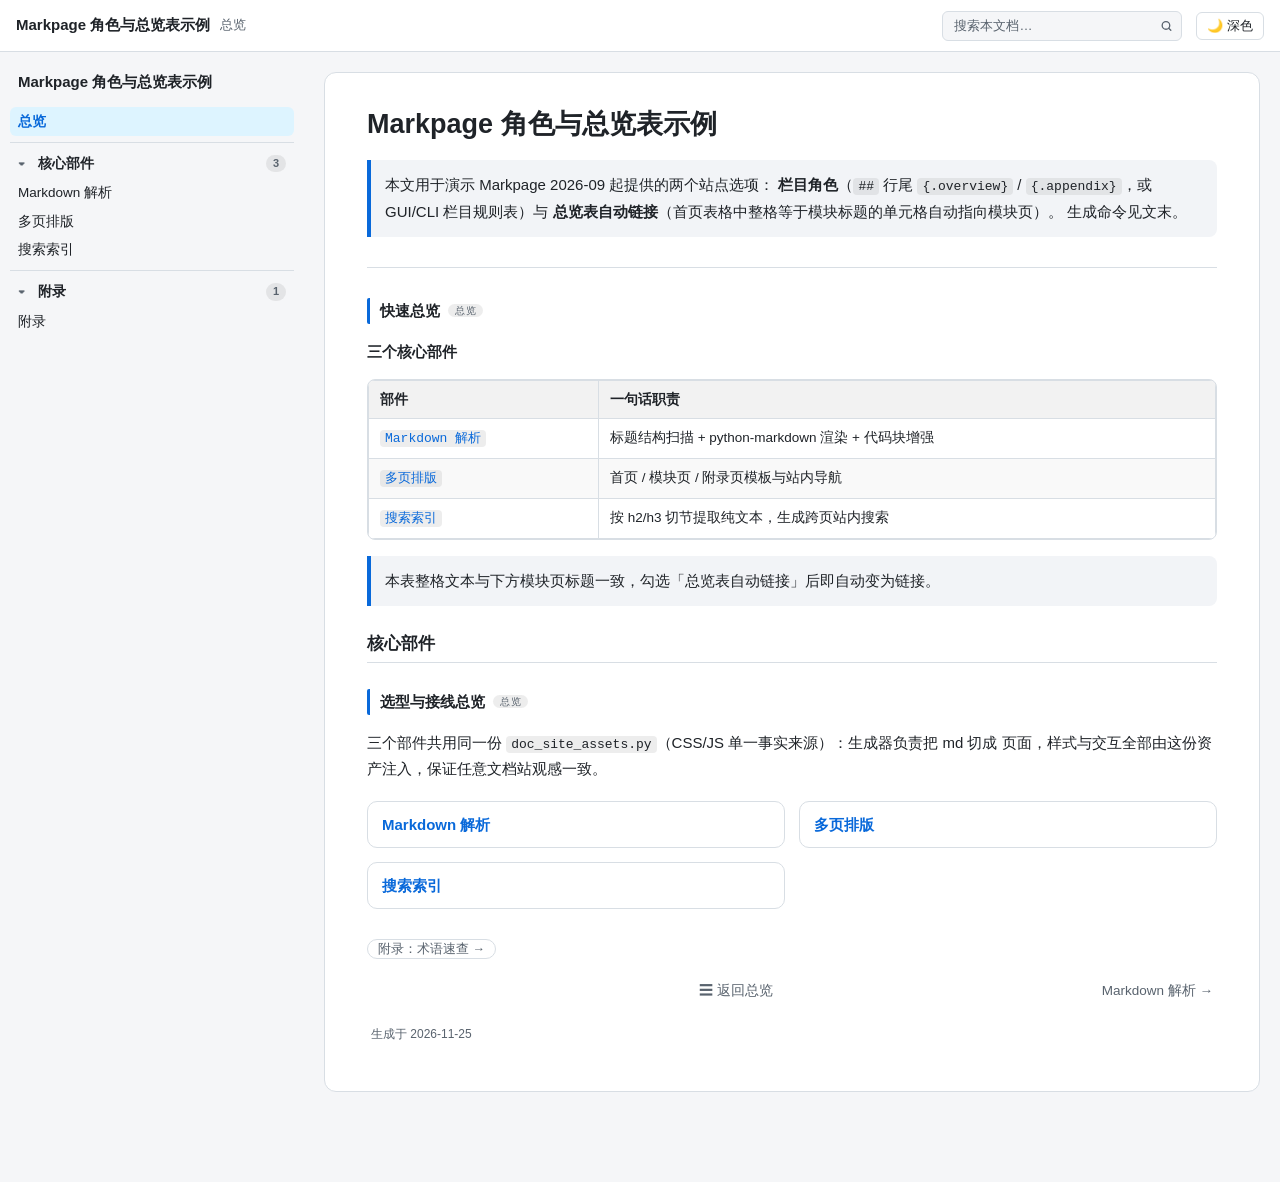
==== commit 5239f66b: "feat(gui): 浏览器界面重构与文档站能力完善，发布 v1.2.0 - GUI 从 tkinter 迁移到本地 Web 服务 + 浏览器应用窗口：左侧结构树与编辑器、   中间实时预览 ifra" ====
--- a/docs/roles-demo_site/index.html
+++ b/docs/roles-demo_site/index.html
@@ -1,66 +1,66 @@
 <!DOCTYPE html>
-<html lang="zh-CN" data-page-node-id="HiYIkW3iIkadzpw8jj0Kwd">
-<head data-page-node-id="WlzWNd8GLcidJTRayy2c6s">
-<meta charset="utf-8" data-page-node-id="UyBde5mPX4GCjxQjzUIQ8J"><meta name="viewport" content="width=device-width,initial-scale=1" data-page-node-id="WfM7zWpDlOcIVpoYgVStvx">
-<meta name="generator" content="MicrobialNet Story" data-page-node-id="MVisTUG41KPAXmoDHSgsUw">
+<html lang="zh-CN">
+<head>
+<meta charset="utf-8"><meta name="viewport" content="width=device-width,initial-scale=1">
+<meta name="generator" content="MicrobialNet Story">
 <title>Markpage 角色与总览表示例 · Markpage 角色与总览表示例</title>
-<link rel="stylesheet" href="site.css" data-page-node-id="daZdnzJn8uu2sb2NQGvvSo">
+<link rel="stylesheet" href="site.css">
 <script src="search-index.js"></script></head>
-<body data-page-node-id="VZAn5MID1hlKfFJQmBPlqA">
-<div class="topbar" data-page-node-id="HutIpnIKtWWb9E1mwFmBQW">
-  <span class="brand" data-page-node-id="qIj9zVxY31ZQ3tEsRClJ2A"><a href="index.html" style="color:var(--ink)" data-page-node-id="TN6hfA8V3jDXg7EBwbNV7b">Markpage 角色与总览表示例</a></span>
-  <span class="crumb" style="color:var(--muted);font-size:13px;overflow:hidden;text-overflow:ellipsis;white-space:nowrap" data-page-node-id="EYC6UaNIpj5USWnSsQsgrw">总览</span>
-  <span class="spacer" data-page-node-id="lCXWCbwQttS5YfHE8NsLGk"></span>
-  <div class="search" id="searchBox" data-page-node-id="RNmLaDJMGFoM2jE4HktQm9">
-    <input id="searchInput" type="text" placeholder="搜索本文档…" autocomplete="off" spellcheck="false" aria-label="站内搜索" data-page-node-id="DSkQzxHvWoyOlSONbNP4kn">
-    <svg class="s-ico" width="13" height="13" viewBox="0 0 24 24" fill="none" stroke="currentColor" stroke-width="2.4" stroke-linecap="round" data-page-node-id="zIkKZxmI20j8vLtXobiu4Z"><circle cx="11" cy="11" r="7" data-page-node-id="kuW7P2n95K4y1kG5itrQ8d"/><path d="m20 20-3.5-3.5" data-page-node-id="G7Omf4kXzaBq0CSosWgEZG"/></svg>
-    <div class="s-panel" id="searchPanel" data-page-node-id="KSmMAKsbK7BS7chW1TuHRi"></div>
+<body>
+<div class="topbar">
+  <span class="brand"><a href="index.html" style="color:var(--ink)">Markpage 角色与总览表示例</a></span>
+  <span class="crumb" style="color:var(--muted);font-size:13px;overflow:hidden;text-overflow:ellipsis;white-space:nowrap">总览</span>
+  <span class="spacer"></span>
+  <div class="search" id="searchBox">
+    <input id="searchInput" type="text" placeholder="搜索本文档…" autocomplete="off" spellcheck="false" aria-label="站内搜索">
+    <svg class="s-ico" width="13" height="13" viewBox="0 0 24 24" fill="none" stroke="currentColor" stroke-width="2.4" stroke-linecap="round"><circle cx="11" cy="11" r="7"/><path d="m20 20-3.5-3.5"/></svg>
+    <div class="s-panel" id="searchPanel"></div>
   </div>
-  <button id="tocBtn" data-page-node-id="YQg2GHjIK8XIsz9A1bC0vZ">☰ 目录</button>
-  <button id="themeBtn" data-page-node-id="rMVDY9BQVDrgFiHczgpJTq">🌙 深色</button>
+  <button id="tocBtn">☰ 目录</button>
+  <button id="themeBtn">🌙 深色</button>
 </div>
-<div class="layout" data-page-node-id="Oc2kUZ8BUGh7iH7q37nGKC">
-<nav id="toc" aria-label="目录" data-page-node-id="GnAQH1jmexU1tR8Syvreom"><div class="toc-home" data-page-node-id="F8HRgn0y5mbpOgTTP66ogK"><a class="toc-home-link" href="index.html" data-page-node-id="beTMEywBl0YLCHsFvX2hWr">Markpage 角色与总览表示例</a></div><a class="toc-link toc-top active" href="index.html" data-page-node-id="PlePrxgAPeQAAQc976AZzW">总览</a><details class="toc-group" data-i="0" data-page-node-id="nknYAov5vGaxRftn1HlDcn"><summary data-page-node-id="BaiYKmEYHNFguzWsg7UMgT">核心部件<span class="cnt" data-page-node-id="SqDrW25mKyYlefbAD4QqjI">3</span></summary><ul data-page-node-id="BloY6YNIPrk2wvvOHlJrC4"><li data-page-node-id="fXrvs8yexxVpdR1ZpFjTLL"><a class="toc-link" href="markdown-解析.html" data-page-node-id="jePeHP5ruC6lWT9wN1GOAb">Markdown 解析</a></li><li data-page-node-id="WVFwdrkQxgAYjHdE9FUEJv"><a class="toc-link" href="多页排版.html" data-page-node-id="bOLWBBLdi3yA96gtzaYmEt">多页排版</a></li><li data-page-node-id="BOKe0MK7KUajVGVeD6xVH1"><a class="toc-link" href="搜索索引.html" data-page-node-id="Bo7dCgv7RgdumPeKKZR2kN">搜索索引</a></li></ul></details><details class="toc-group" data-i="1" data-page-node-id="dZH1V4ydcKJzA8vXvjCwO0"><summary data-page-node-id="blrC4TutJkrDxG1ZU8N5Pr">附录<span class="cnt" data-page-node-id="Dlt7pKsV28AxYgRqXmwVtn">1</span></summary><ul data-page-node-id="JZTutmYJp5AQzFuBuVJFFF"><li data-page-node-id="NKwvK9NpHDFLOQwpEgGRb9"><a class="toc-link" href="appendix.html" data-page-node-id="TnURUyYCbYBVMiumOfc1H5">附录</a></li></ul></details><div class="toc-foot" data-page-node-id="YS3P8oJcG5Pyzgl9lKVNRa"></div></nav><div id="tocBackdrop" data-page-node-id="7B1Z3WHHGdTBOhtWbivBSq"></div>
-<main data-page-node-id="aYa4CiKBndcoEx6JWsBnQV"><article data-page-node-id="9lNaxLj5ID0Smv1IVEOgRC">
+<div class="layout">
+<nav id="toc" aria-label="目录"><div class="toc-home"><a class="toc-home-link" href="index.html">Markpage 角色与总览表示例</a></div><a class="toc-link toc-top active" href="index.html">总览</a><details class="toc-group" data-i="0"><summary>核心部件<span class="cnt">3</span></summary><ul><li><a class="toc-link" href="markdown-解析.html">Markdown 解析</a></li><li><a class="toc-link" href="多页排版.html">多页排版</a></li><li><a class="toc-link" href="搜索索引.html">搜索索引</a></li></ul></details><details class="toc-group" data-i="1"><summary>附录<span class="cnt">1</span></summary><ul><li><a class="toc-link" href="appendix.html">附录</a></li></ul></details><div class="toc-foot"></div></nav><div id="tocBackdrop"></div>
+<main><article>
 
-<h1 data-page-node-id="Gce9sva4M9BQALOA9SCZCK">Markpage 角色与总览表示例</h1><blockquote data-page-node-id="oth1ffyFUXYCLj8PmFD7Bn">
-<p data-page-node-id="CbEZwVLbE5oBqtFahzWQYr">本文用于演示 Markpage 2026-09 起提供的两个站点选项：
-<strong data-page-node-id="TbHirNDezbISG8SDHEXL20">栏目角色</strong>（<code data-page-node-id="B4KkodHElCtqXHxAMmKnNE">##</code> 行尾 <code data-page-node-id="RscoaucvDeGQX0MGo7TokD">{.overview}</code> / <code data-page-node-id="BUqwqhNmVMlalzNHbFQV2x">{.appendix}</code>，或 GUI/CLI 栏目规则表）与
-<strong data-page-node-id="WsrRLiPzQp0jA8Qsw8JG0C">总览表自动链接</strong>（首页表格中整格等于模块标题的单元格自动指向模块页）。
+<h1>Markpage 角色与总览表示例</h1><div class="page-ov"><blockquote>
+<p>本文用于演示 Markpage 2026-09 起提供的两个站点选项：
+<strong>栏目角色</strong>（<code>##</code> 行尾 <code>{.overview}</code> / <code>{.appendix}</code>，或 GUI/CLI 栏目规则表）与
+<strong>总览表自动链接</strong>（首页表格中整格等于模块标题的单元格自动指向模块页）。
 生成命令见文末。</p>
 </blockquote>
-<hr  data-page-node-id="RXcbtuyOS8d8aBYniW18sD"/>
-<h2 id="快速总览" data-page-node-id="3Hlx9cnrkb8gLckZWSkifr">快速总览</h2>
-<h3 id="三个核心部件" data-page-node-id="Q5yf100o0xf2kvUBxLOrai">三个核心部件</h3>
-<div class="tbl-wrap" data-page-node-id="whn3syeOFr58k4V3B0vfFa"><table data-page-node-id="VBANHzckV2EudYVmfdvPv5">
-<thead data-page-node-id="RvFOLiOhBIZhWVqo6u8kL3">
-<tr data-page-node-id="QRCvP65VqF18VVWfKYfHrD">
-<th data-page-node-id="rUYe8D2PPkFkLDME0kEHgr">部件</th>
-<th data-page-node-id="gt5vCaHRhBQbPNScZthAl7">一句话职责</th>
+<hr />
+<h2 id="快速总览">快速总览</h2>
+<h3 id="三个核心部件">三个核心部件</h3>
+<div class="tbl-wrap"><table>
+<thead>
+<tr>
+<th>部件</th>
+<th>一句话职责</th>
 </tr>
 </thead>
-<tbody data-page-node-id="MDCBnxaAv5D3BxJqJfkGqB">
-<tr data-page-node-id="Z7mCDCLVSLeqvMyaW91rA9">
-<td data-page-node-id="p4JP70HveSKMuocf4nUtVZ"><a href="markdown-解析.html" data-page-node-id="XmWzF1cIsFPKfAal580GQ3"><code data-page-node-id="pCNWxUomAStlmRrfE3c7ov">Markdown 解析</code></a></td>
-<td data-page-node-id="Ln1aEC7kDNceiDbNs84m11">标题结构扫描 + python-markdown 渲染 + 代码块增强</td>
+<tbody>
+<tr>
+<td><a href="markdown-解析.html"><code>Markdown 解析</code></a></td>
+<td>标题结构扫描 + python-markdown 渲染 + 代码块增强</td>
 </tr>
-<tr data-page-node-id="Q1hrs4yDXNAiHrAdLJZx7b">
-<td data-page-node-id="euqKNIljbuPUbnpOOOLUjd"><a href="多页排版.html" data-page-node-id="78QHJgR9KpbGKgbGQu8vvD"><code data-page-node-id="vnlI2MDpSQiKfrzIzVJhXA">多页排版</code></a></td>
-<td data-page-node-id="gOzrXK1EYbRpXkABsSv6SD">首页 / 模块页 / 附录页模板与站内导航</td>
+<tr>
+<td><a href="多页排版.html"><code>多页排版</code></a></td>
+<td>首页 / 模块页 / 附录页模板与站内导航</td>
 </tr>
-<tr data-page-node-id="Eyj7mEl8nspaZnSbNBoktg">
-<td data-page-node-id="ZZgZa1jfoD2Z5TyuVBbP26"><a href="搜索索引.html" data-page-node-id="nBCb3cCwuZ462eJs7ATNFB"><code data-page-node-id="tLrFyIMRvpjp4pVcZtLZxH">搜索索引</code></a></td>
-<td data-page-node-id="Le53zFInkoT5N9CMO6HKXH">按 h2/h3 切节提取纯文本，生成跨页站内搜索</td>
+<tr>
+<td><a href="搜索索引.html"><code>搜索索引</code></a></td>
+<td>按 h2/h3 切节提取纯文本，生成跨页站内搜索</td>
 </tr>
 </tbody>
 </table></div>
-<blockquote data-page-node-id="A1tdZkfZ19HFBq92CKnFOT">
-<p data-page-node-id="AFqqL2zMjp9VtglmyGnzEj">本表整格文本与下方模块页标题一致，勾选「总览表自动链接」后即自动变为链接。</p>
-</blockquote><div class="part-block" data-page-node-id="PXCw3SxdvmIvK8GfDlUH7d"><h3 data-page-node-id="CQ1876Q4seAokUPwJCyIDy">核心部件</h3><h2 id="选型与接线总览" data-page-node-id="qP54gwV3HMcryMMv7l646a">选型与接线总览</h2>
-<p data-page-node-id="htyGvs9Zw56eVu8JIxRPdD">三个部件共用同一份 <code data-page-node-id="XsjLLpMDyJhWGSYZaU8Xo3">doc_site_assets.py</code>（CSS/JS 单一事实来源）：生成器负责把 md 切成
-页面，样式与交互全部由这份资产注入，保证任意文档站观感一致。</p><div class="dir-grid" data-page-node-id="HDLqFF2hHerDGixyIsKnYp"><a class="dir-card" href="markdown-解析.html" data-page-node-id="m5Dtc3IVFm4i5MgRZRxu3s"><h4 data-page-node-id="pn7MoLunXsTIB3RDDwfSbg">Markdown 解析</h4></a><a class="dir-card" href="多页排版.html" data-page-node-id="9DcuCmFXy8lC33yrif71GB"><h4 data-page-node-id="TX0zcZ5V6oE6SIEP4DxJr1">多页排版</h4></a><a class="dir-card" href="搜索索引.html" data-page-node-id="CGZG19vAKO8gR7WuHnEYZE"><h4 data-page-node-id="6pVau8cu4e5lI1RAF0uFq8">搜索索引</h4></a></div></div><p style="margin-top:26px" data-page-node-id="PcaOQbEf57Vz9QGcHvQYIk"><a class="chip" href="appendix.html" data-page-node-id="KySuxvrhKRhAkaJYNXUPFP">附录：术语速查 →</a></p>
-<nav class="pager" data-page-node-id="6bS3uSYpNwaSgvMHQ7IHGo"><span data-page-node-id="aYQ9sMo5pKxqBLvFiXWPCG"><span data-page-node-id="atXR8FT5ZFrySChIW7lZZA"></span></span><span style="flex:1;text-align:center" data-page-node-id="fP1o36kE7FHIEMoiB9NOzU"><a href="index.html" data-page-node-id="jyzCjFupUtgwAutOgTRS9H">☰ 返回总览</a></span><span data-page-node-id="LkKHspCebEPeEEaI4nHpHg"><span data-page-node-id="vKlLacwoNJRf59rvbaGimL"></span></span></nav>
-<p class="foot" data-page-node-id="YUwDqJmDCo8eLDHZxnAkiy">生成于 2026-09-08</p>
+<blockquote>
+<p>本表整格文本与下方模块页标题一致，勾选「总览表自动链接」后即自动变为链接。</p>
+</blockquote></div><div class="part-block"><h3>核心部件</h3><div class="part-ov"><h2 id="选型与接线总览">选型与接线总览</h2>
+<p>三个部件共用同一份 <code>doc_site_assets.py</code>（CSS/JS 单一事实来源）：生成器负责把 md 切成
+页面，样式与交互全部由这份资产注入，保证任意文档站观感一致。</p></div><div class="dir-grid"><a class="dir-card" href="markdown-解析.html"><h4>Markdown 解析</h4></a><a class="dir-card" href="多页排版.html"><h4>多页排版</h4></a><a class="dir-card" href="搜索索引.html"><h4>搜索索引</h4></a></div></div><p style="margin-top:26px"><a class="chip" href="appendix.html">附录：术语速查 →</a></p>
+<nav class="pager"><span><span></span></span><span style="flex:1;text-align:center"><a href="index.html">☰ 返回总览</a></span><span><a href="markdown-解析.html">Markdown 解析 →</a></span></nav>
+<p class="foot">生成于 2026-11-25</p>
 </article></main>
 </div>
 <script src="site.js"></script>
--- a/docs/roles-demo_site/site.css
+++ b/docs/roles-demo_site/site.css
@@ -107,6 +107,12 @@
 .part-block{margin:26px 0}
 .part-block>h3{color:var(--ink);border-bottom:1px solid var(--line);padding-bottom:6px;margin-bottom:2px}
 .part-intro{color:var(--muted)}
+/* 总览节标题：不用 h2 的「页级大标题」外观，改成带左色条的节标签 —— 与模块卡片(15px)同量级但不抢戏，右侧「总览」角标点明身份，避免被当成模块标题 */
+.page-ov h2,.part-ov h2{font-size:15px;font-weight:600;line-height:1.6;color:var(--ink);border:0;border-left:3px solid var(--accent);border-radius:2px;padding:1px 0 1px 10px;margin:26px 0 10px}
+.page-ov h2::after,.part-ov h2::after{content:'总览';margin-left:8px;padding:1px 7px;border-radius:99px;font:500 10px/1.6 system-ui,sans-serif;letter-spacing:.5px;color:var(--muted);background:rgba(127,127,127,.14);vertical-align:2px}
+.page-ov h3,.part-ov h3{font-size:14.5px;margin-top:18px}
+.group-card .cnt{display:block;margin-top:5px;font-size:12px;font-weight:400;color:var(--muted)}
+.toc-link.toc-glink{color:var(--muted);font-size:12.5px}
 .chips{display:flex;flex-wrap:wrap;gap:6px;margin:6px 0 4px}
 .chip{border:1px solid var(--line);border-radius:20px;padding:2px 10px;font-size:12.5px;color:var(--muted);background:var(--panel)}
 .chip:hover{color:var(--accent);border-color:var(--accent);text-decoration:none}
@@ -412,16 +418,16 @@
 }
 /* ===== 代码块增强：行号列 + 语言标签（由 decorate_code_blocks 生成的 DOM）===== */
 .hl{position:relative}
-.hl-scroll{display:flex;align-items:stretch;overflow-x:auto;border-radius:8px;background:var(--code-bg)}
+.hl-scroll{display:flex;align-items:stretch;overflow-x:auto;border-radius:8px;background:var(--code-bg);padding-top:28px}
 .hl-scroll>pre{background:var(--code-bg);border-radius:0;margin:0;overflow:visible;border:0}
-.hl-scroll>pre:not(.hl-gutter){flex:1 1 auto;padding:14px 16px}
-.hl-gutter{flex:0 0 auto;position:sticky;left:0;z-index:1;min-width:3.2em;padding:14px 10px 14px 14px;margin:0;text-align:right;color:var(--muted);background:var(--code-bg);border-right:1px solid var(--line);user-select:none;cursor:default;font-family:Consolas,Menlo,monospace;font-size:12.8px;line-height:1.6}
-.hl-lang-badge{position:absolute;top:7px;right:10px;z-index:2;padding:0 9px;border-radius:99px;font:600 11px/1.9 Consolas,Menlo,monospace;letter-spacing:.5px;color:var(--muted);background:rgba(127,127,127,.14);background:color-mix(in srgb,var(--ink) 9%,transparent);border:1px solid var(--line);pointer-events:none}
+.hl-scroll>pre:not(.hl-gutter){flex:1 1 auto;padding:12px 16px 14px}
+.hl-gutter{flex:0 0 auto;position:sticky;left:0;z-index:1;min-width:3.2em;padding:12px 10px 14px 14px;margin:0;text-align:right;color:var(--muted);background:var(--code-bg);border-right:1px solid var(--line);user-select:none;cursor:default;font-family:Consolas,Menlo,monospace;font-size:12.8px;line-height:1.6}
+.hl-lang-badge{position:absolute;top:7px;right:10px;z-index:2;padding:0 9px;border-radius:99px;font:600 10.5px/1.7 Consolas,Menlo,monospace;letter-spacing:.5px;color:var(--muted);background:rgba(127,127,127,.14);background:color-mix(in srgb,var(--ink) 9%,transparent);border:1px solid var(--line);pointer-events:none}
 
 /* ===== 代码块右上角操作区（语言徽章 + 复制按钮）===== */
-.hl-actions{position:absolute;top:8px;right:8px;z-index:3;display:flex;align-items:center;gap:6px;pointer-events:none}
+.hl-actions{position:absolute;top:4px;right:8px;z-index:3;display:flex;align-items:center;gap:6px;pointer-events:none}
 .hl-actions>*{pointer-events:auto}
 .hl-actions .hl-lang-badge{position:static;top:auto;right:auto}
-.hl-copy{appearance:none;border:1px solid var(--line);background:rgba(127,127,127,.14);background:color-mix(in srgb,var(--ink) 9%,transparent);color:var(--muted);font:500 11px/1.9 system-ui,-apple-system,"Segoe UI",sans-serif;padding:0 9px;border-radius:99px;cursor:pointer;transition:color .12s,border-color .12s}
+.hl-copy{appearance:none;border:1px solid var(--line);background:rgba(127,127,127,.14);background:color-mix(in srgb,var(--ink) 9%,transparent);color:var(--muted);font:500 10.5px/1.7 system-ui,-apple-system,"Segoe UI",sans-serif;padding:0 9px;border-radius:99px;cursor:pointer;transition:color .12s,border-color .12s}
 .hl-copy:hover{color:var(--ink);border-color:var(--muted)}
 .hl-copy:active{transform:translateY(1px)}
